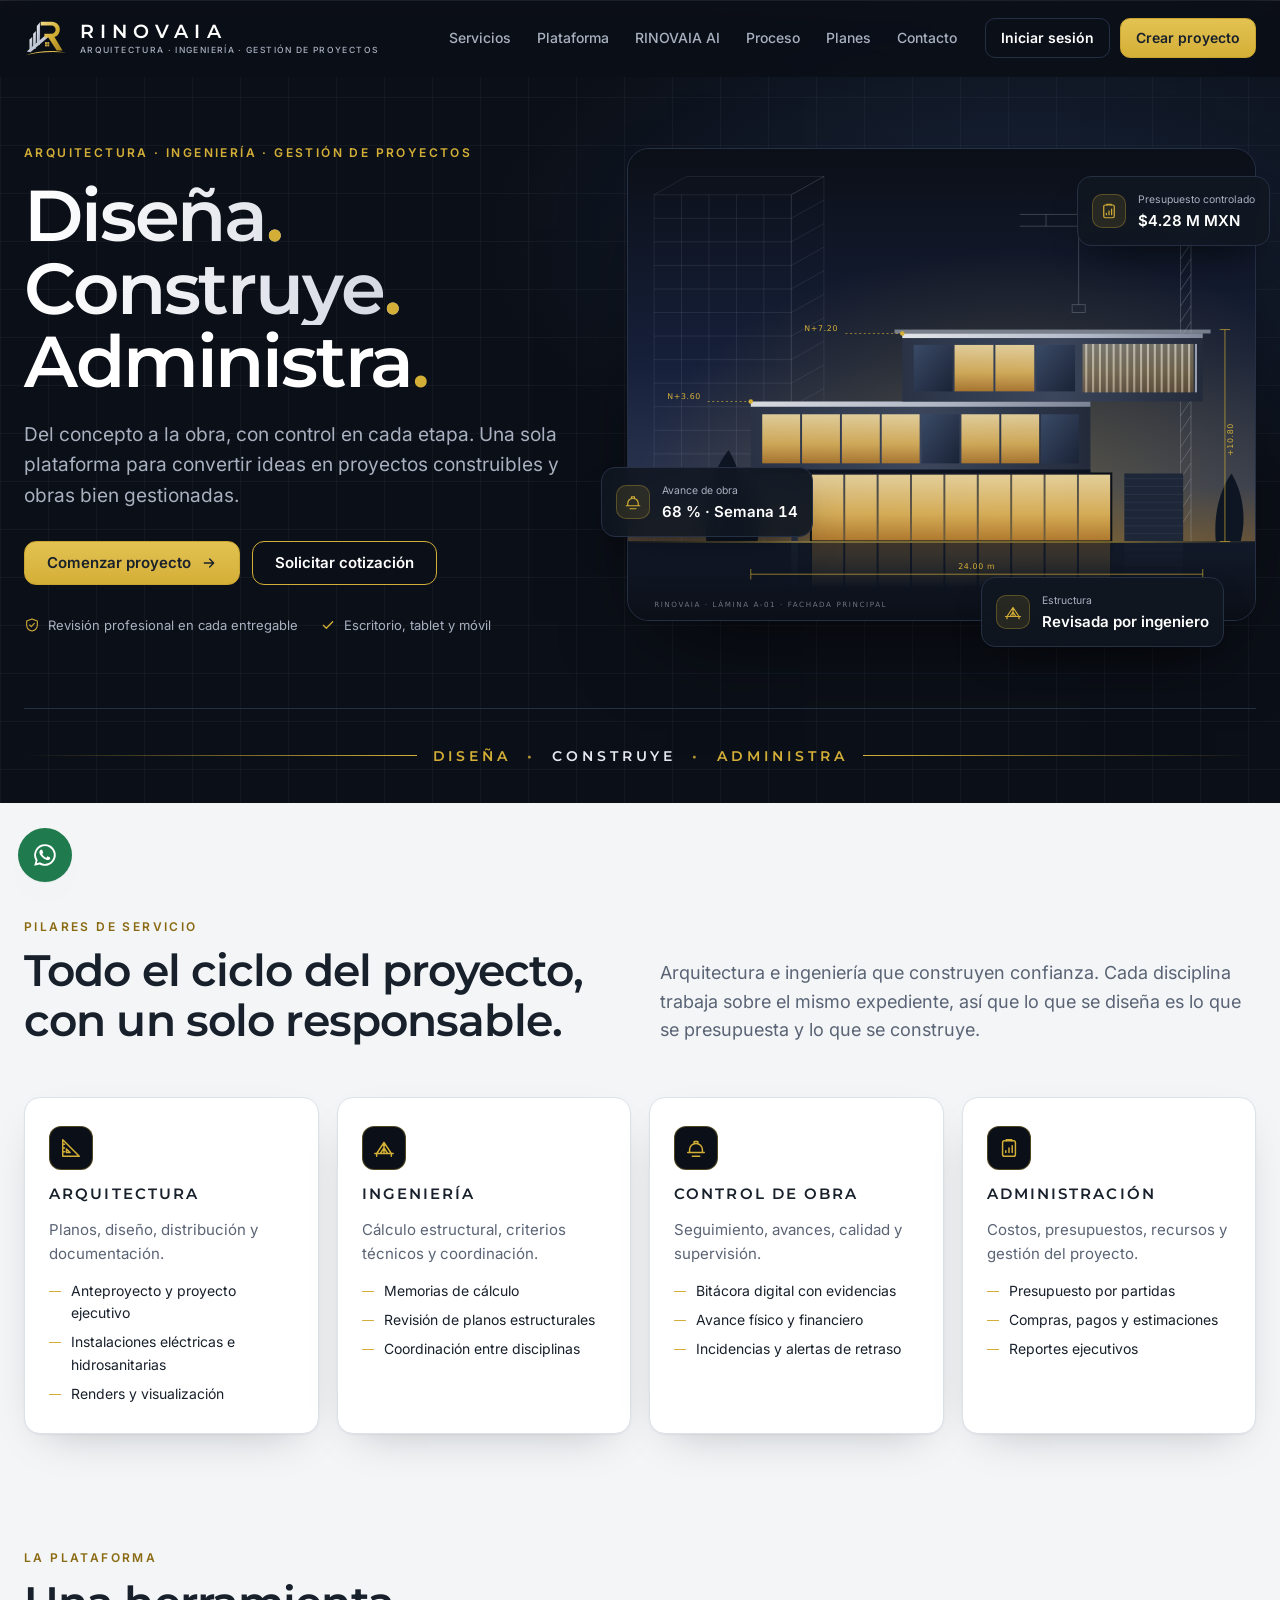
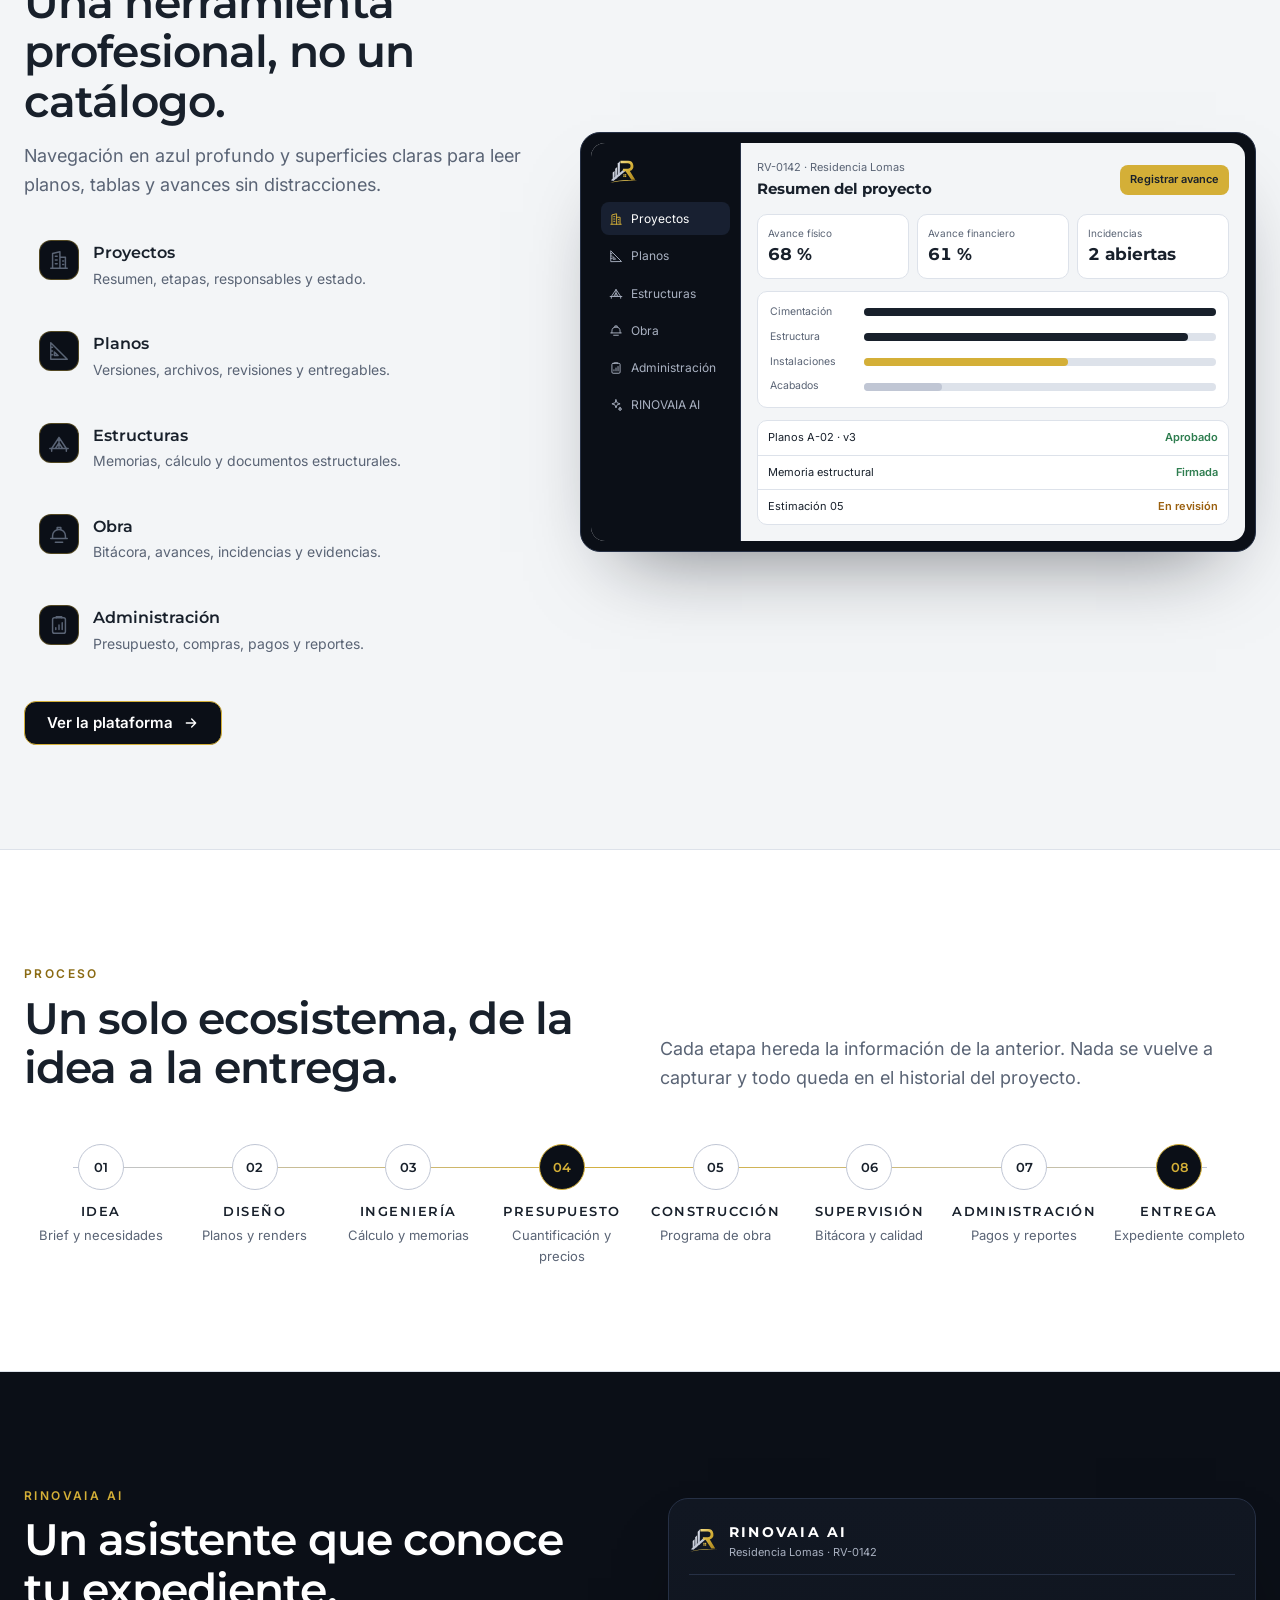
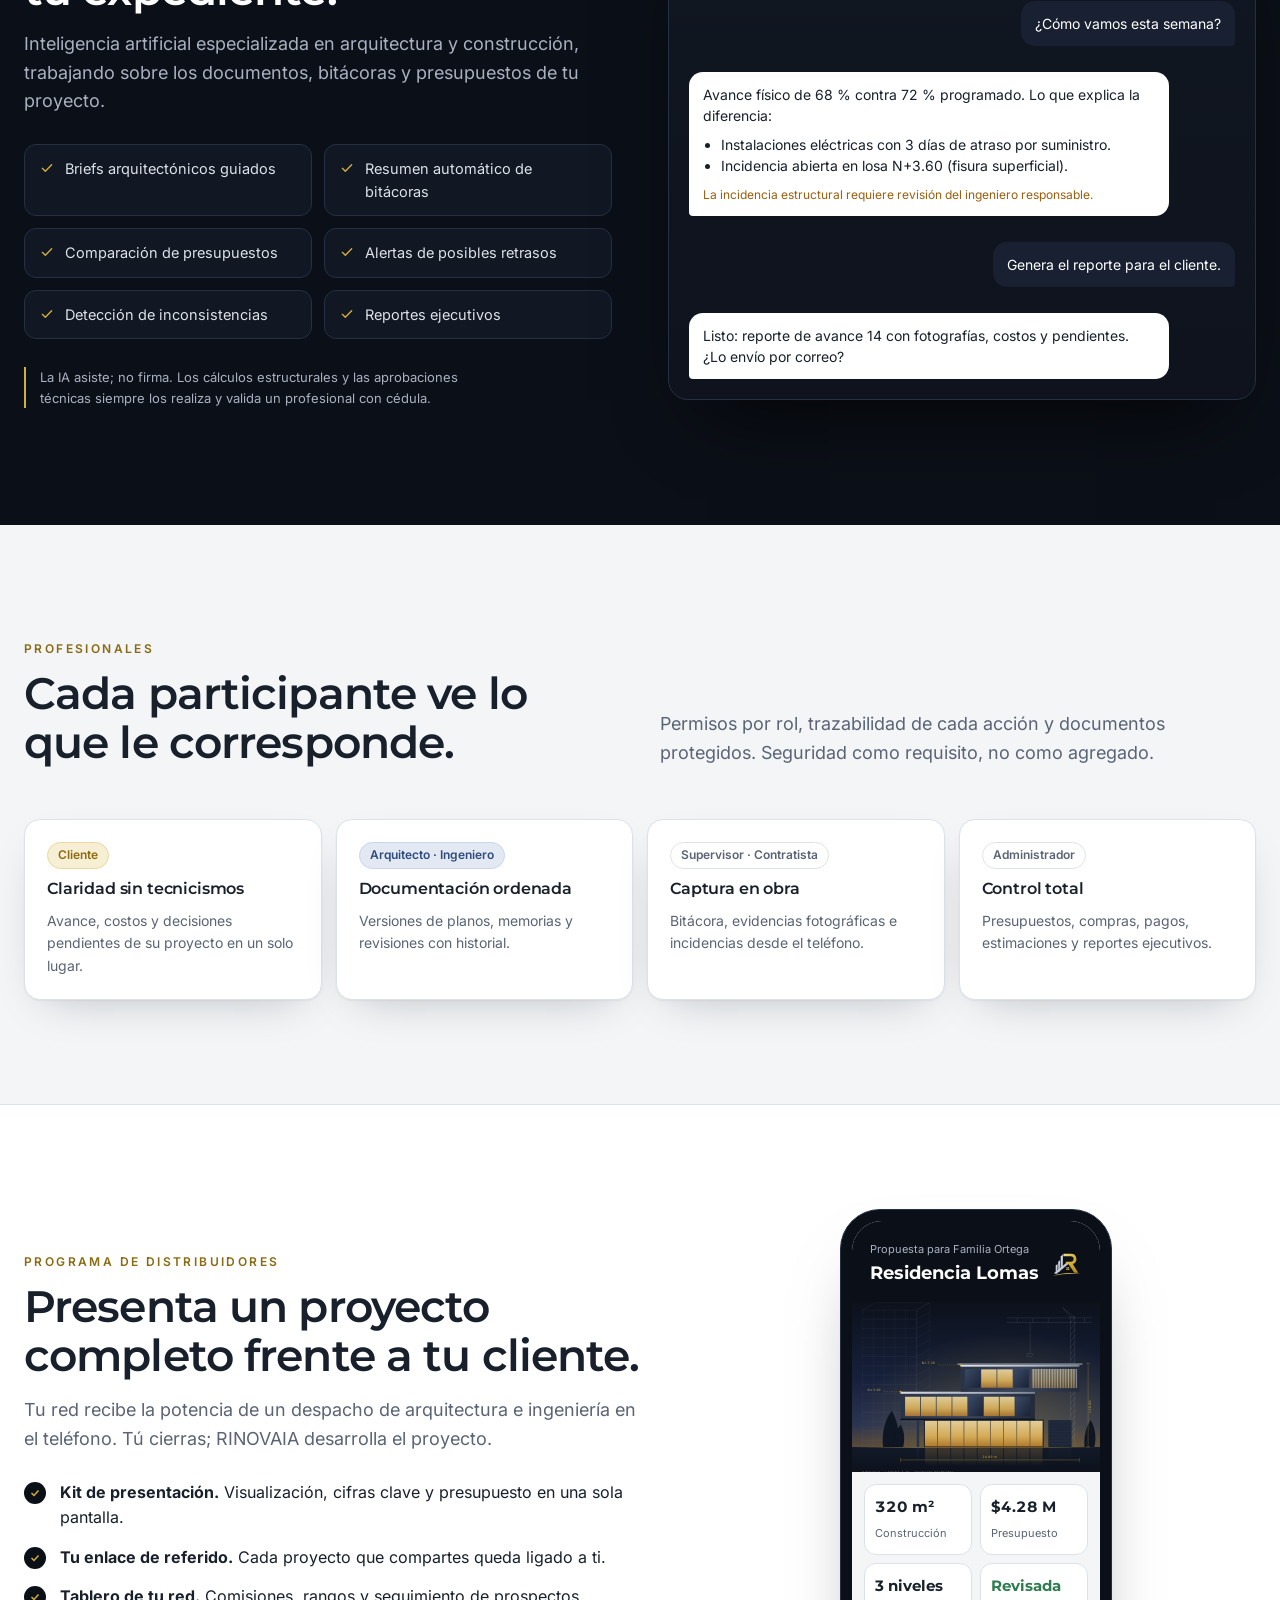
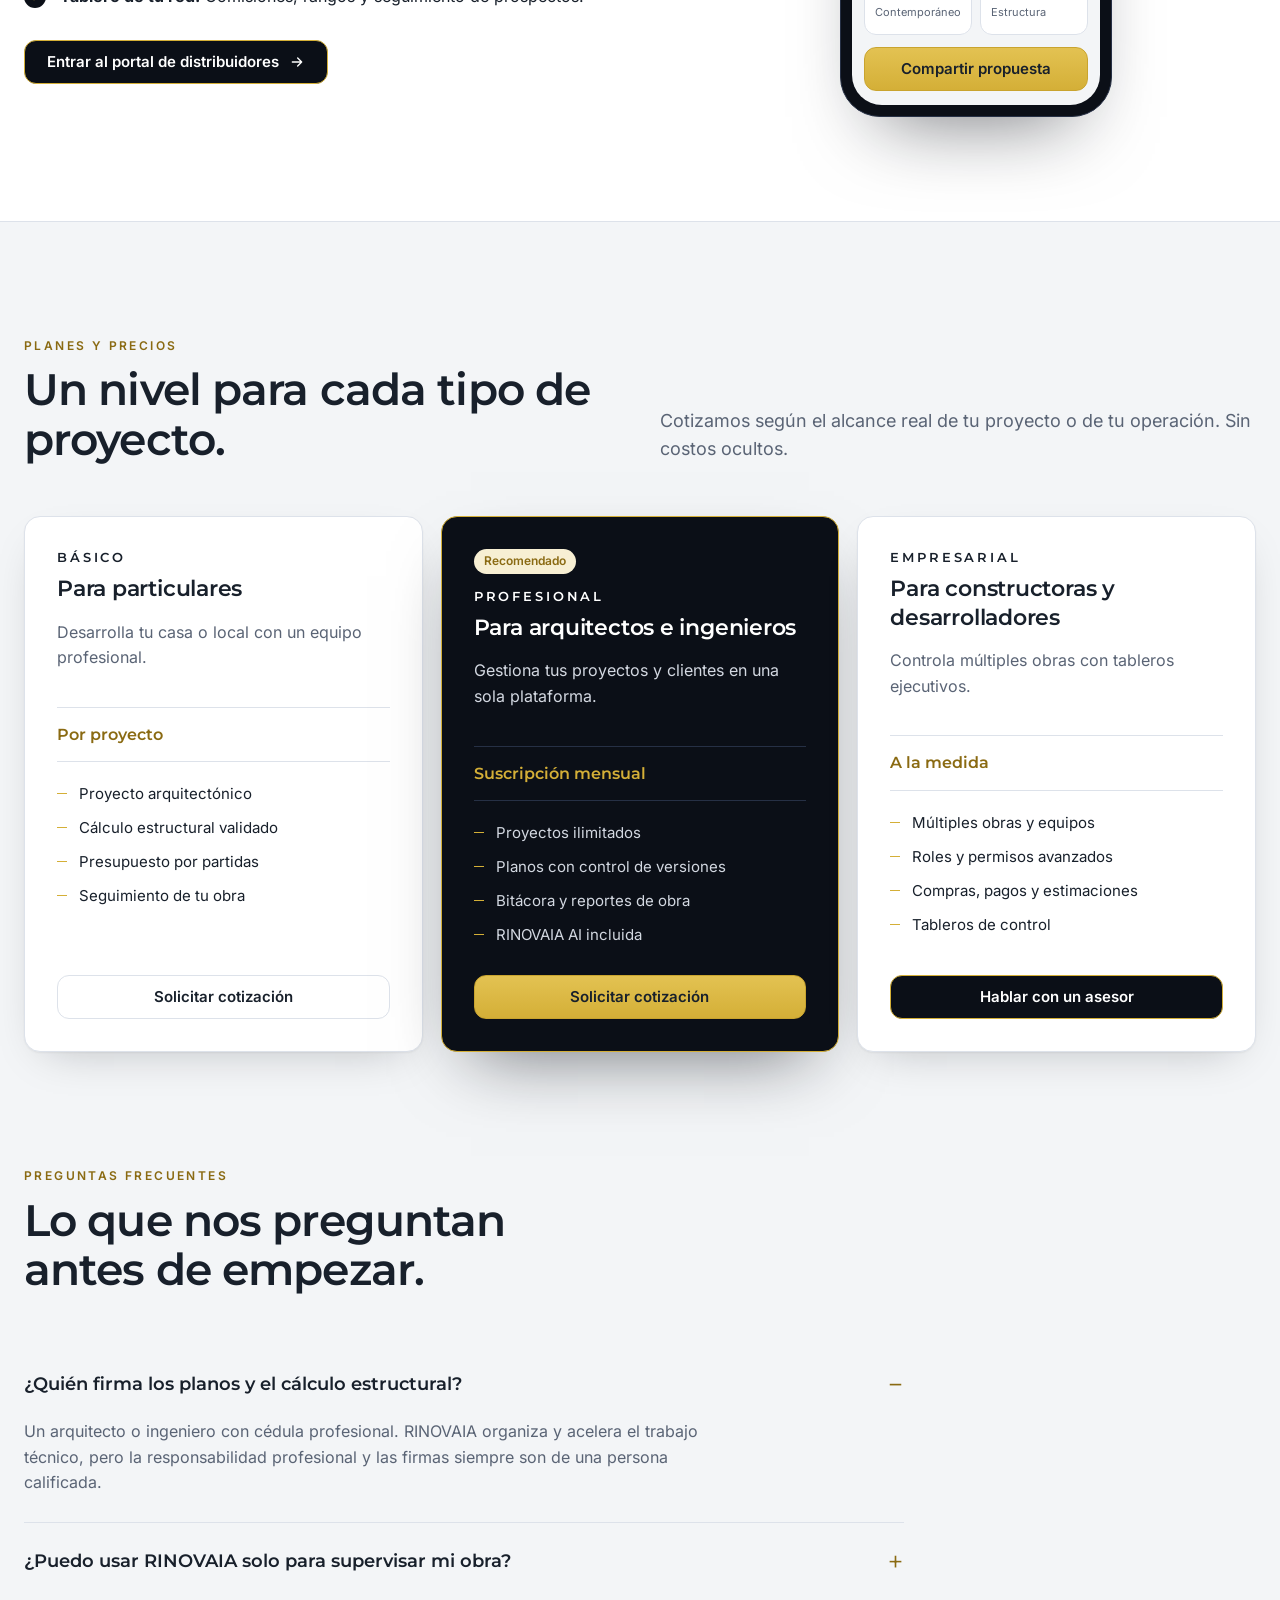
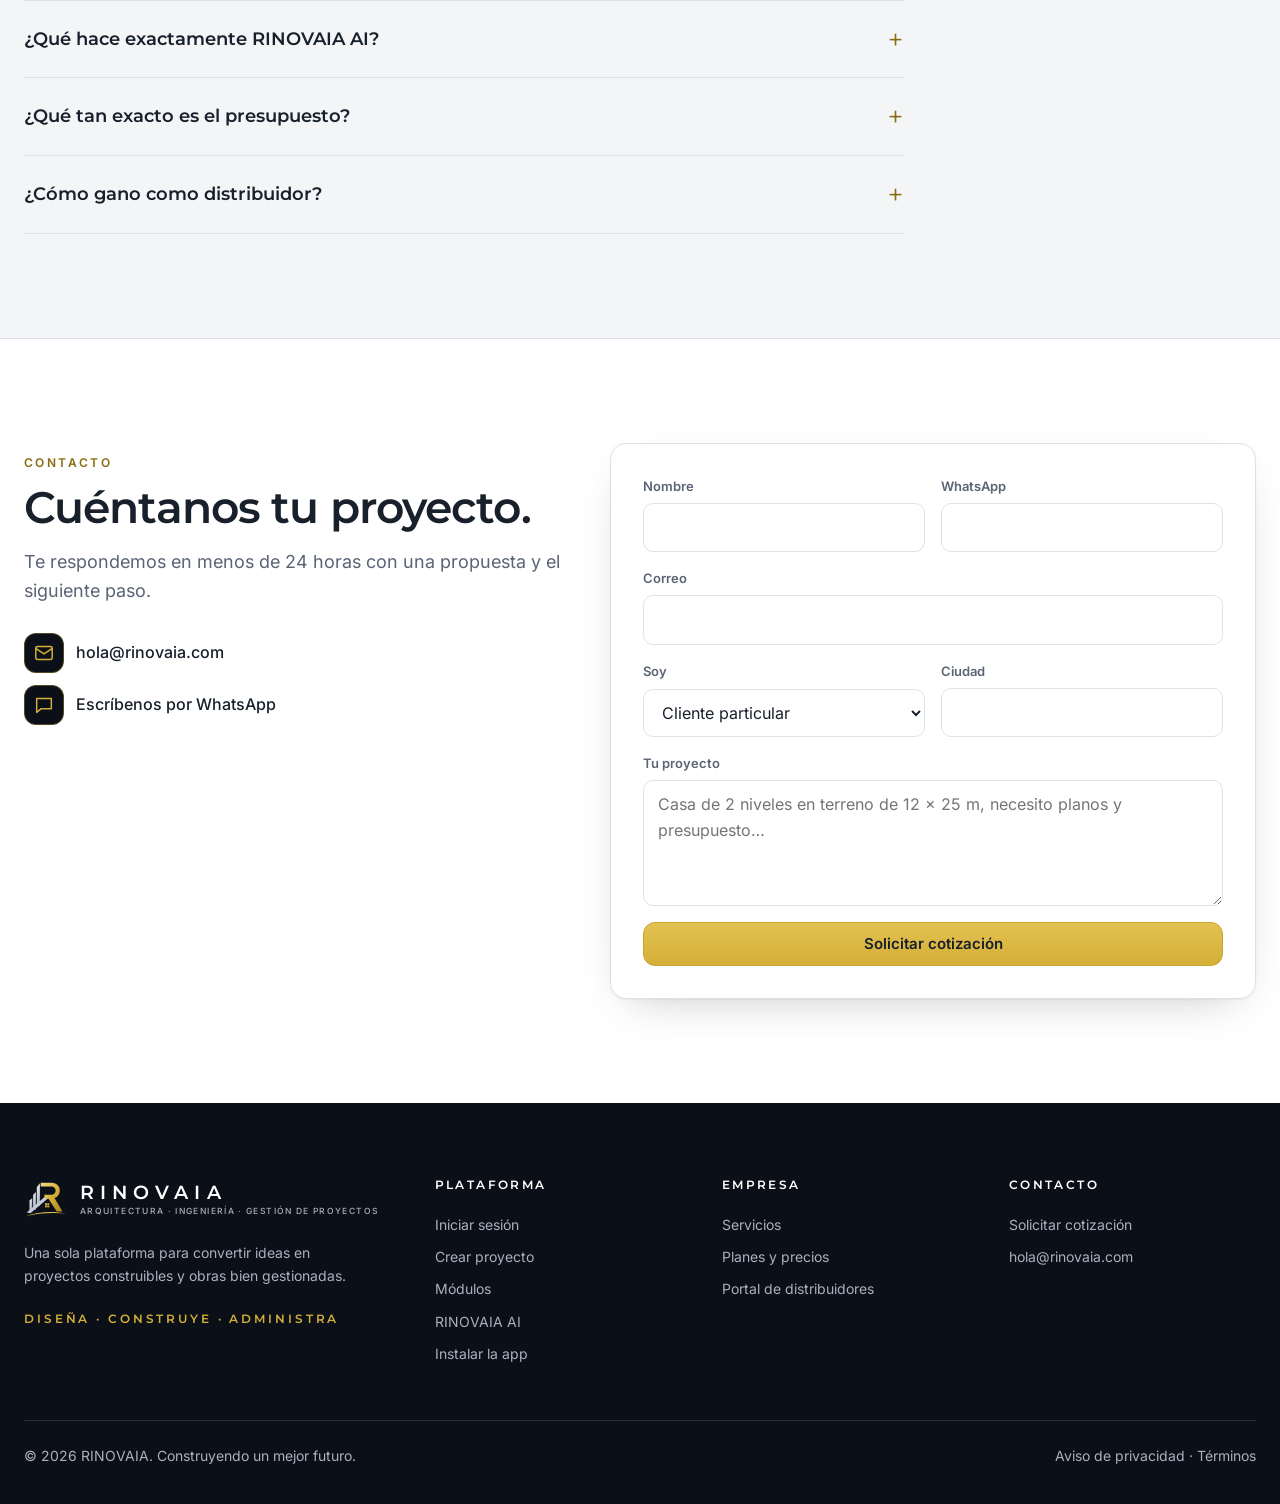
==== sitio/index.html @ db0797f1 "Estudio: encabezado del proyecto fijo y accesos a Mejorar fachada y Render 3D 360° Co-Authored-By: C" ====
<!doctype html>
<html lang="es-MX">
<head>
<meta charset="utf-8">
<meta name="viewport" content="width=device-width,initial-scale=1,viewport-fit=cover">
<title>RINOVAIA · Arquitectura, ingeniería y gestión de proyectos</title>
<meta name="description" content="RINOVAIA: una sola plataforma para diseñar, construir y administrar proyectos. Planos, cálculo estructural, presupuestos, control de obra y administración, del concepto a la obra con control en cada etapa.">
<meta name="theme-color" content="#0B0F17">
<link rel="canonical" href="https://www.rinovaia.com/">
<meta property="og:type" content="website">
<meta property="og:site_name" content="RINOVAIA">
<meta property="og:title" content="RINOVAIA · Diseña. Construye. Administra.">
<meta property="og:description" content="Del concepto a la obra, con control en cada etapa. Arquitectura, ingeniería, control de obra y administración en una sola plataforma.">
<meta property="og:url" content="https://www.rinovaia.com/">
<meta property="og:image" content="https://www.rinovaia.com/assets/img/og-rinova.jpg">
<meta property="og:image:width" content="1200"><meta property="og:image:height" content="630">
<meta name="twitter:card" content="summary_large_image">
<meta name="twitter:image" content="https://www.rinovaia.com/assets/img/og-rinova.jpg">
<link rel="icon" href="assets/img/logo-mark.svg" type="image/svg+xml">
<!-- App instalable (PC, Mac, Android, iPhone, iPad) -->
<link rel="manifest" href="manifest.webmanifest">
<link rel="icon" href="favicon.ico" sizes="16x16 32x32 48x48">
<link rel="apple-touch-icon" href="assets/img/app/apple-180.png">
<link rel="apple-touch-icon" sizes="167x167" href="assets/img/app/apple-167.png">
<link rel="apple-touch-icon" sizes="152x152" href="assets/img/app/apple-152.png">
<meta name="application-name" content="RINOVAIA">
<meta name="apple-mobile-web-app-title" content="RINOVAIA">
<meta name="mobile-web-app-capable" content="yes">
<meta name="apple-mobile-web-app-capable" content="yes">
<meta name="apple-mobile-web-app-status-bar-style" content="black">
<link rel="apple-touch-startup-image" media="(device-width: 440px) and (device-height: 956px) and (-webkit-device-pixel-ratio: 3) and (orientation: portrait)" href="assets/img/app/splash-1320x2868.png">
<link rel="apple-touch-startup-image" media="(device-width: 402px) and (device-height: 874px) and (-webkit-device-pixel-ratio: 3) and (orientation: portrait)" href="assets/img/app/splash-1206x2622.png">
<link rel="apple-touch-startup-image" media="(device-width: 430px) and (device-height: 932px) and (-webkit-device-pixel-ratio: 3) and (orientation: portrait)" href="assets/img/app/splash-1290x2796.png">
<link rel="apple-touch-startup-image" media="(device-width: 393px) and (device-height: 852px) and (-webkit-device-pixel-ratio: 3) and (orientation: portrait)" href="assets/img/app/splash-1179x2556.png">
<link rel="apple-touch-startup-image" media="(device-width: 428px) and (device-height: 926px) and (-webkit-device-pixel-ratio: 3) and (orientation: portrait)" href="assets/img/app/splash-1284x2778.png">
<link rel="apple-touch-startup-image" media="(device-width: 390px) and (device-height: 844px) and (-webkit-device-pixel-ratio: 3) and (orientation: portrait)" href="assets/img/app/splash-1170x2532.png">
<link rel="apple-touch-startup-image" media="(device-width: 414px) and (device-height: 896px) and (-webkit-device-pixel-ratio: 3) and (orientation: portrait)" href="assets/img/app/splash-1242x2688.png">
<link rel="apple-touch-startup-image" media="(device-width: 375px) and (device-height: 812px) and (-webkit-device-pixel-ratio: 3) and (orientation: portrait)" href="assets/img/app/splash-1125x2436.png">
<link rel="apple-touch-startup-image" media="(device-width: 414px) and (device-height: 896px) and (-webkit-device-pixel-ratio: 2) and (orientation: portrait)" href="assets/img/app/splash-828x1792.png">
<link rel="apple-touch-startup-image" media="(device-width: 414px) and (device-height: 736px) and (-webkit-device-pixel-ratio: 3) and (orientation: portrait)" href="assets/img/app/splash-1242x2208.png">
<link rel="apple-touch-startup-image" media="(device-width: 375px) and (device-height: 667px) and (-webkit-device-pixel-ratio: 2) and (orientation: portrait)" href="assets/img/app/splash-750x1334.png">
<link rel="apple-touch-startup-image" media="(device-width: 1032px) and (device-height: 1376px) and (-webkit-device-pixel-ratio: 2) and (orientation: portrait)" href="assets/img/app/splash-2064x2752.png">
<link rel="apple-touch-startup-image" media="(device-width: 1024px) and (device-height: 1366px) and (-webkit-device-pixel-ratio: 2) and (orientation: portrait)" href="assets/img/app/splash-2048x2732.png">
<link rel="apple-touch-startup-image" media="(device-width: 834px) and (device-height: 1210px) and (-webkit-device-pixel-ratio: 2) and (orientation: portrait)" href="assets/img/app/splash-1668x2420.png">
<link rel="apple-touch-startup-image" media="(device-width: 834px) and (device-height: 1194px) and (-webkit-device-pixel-ratio: 2) and (orientation: portrait)" href="assets/img/app/splash-1668x2388.png">
<link rel="apple-touch-startup-image" media="(device-width: 820px) and (device-height: 1180px) and (-webkit-device-pixel-ratio: 2) and (orientation: portrait)" href="assets/img/app/splash-1640x2360.png">
<link rel="apple-touch-startup-image" media="(device-width: 810px) and (device-height: 1080px) and (-webkit-device-pixel-ratio: 2) and (orientation: portrait)" href="assets/img/app/splash-1620x2160.png">
<link rel="apple-touch-startup-image" media="(device-width: 744px) and (device-height: 1133px) and (-webkit-device-pixel-ratio: 2) and (orientation: portrait)" href="assets/img/app/splash-1488x2266.png">
<link rel="apple-touch-startup-image" media="(device-width: 768px) and (device-height: 1024px) and (-webkit-device-pixel-ratio: 2) and (orientation: portrait)" href="assets/img/app/splash-1536x2048.png">
<!-- /App instalable -->
<link rel="preload" href="assets/fonts/montserrat.woff2" as="font" type="font/woff2" crossorigin>
<link rel="preload" href="assets/fonts/inter.woff2" as="font" type="font/woff2" crossorigin>
<link rel="stylesheet" href="assets/css/rinova.css?v=20261124">
<script type="application/ld+json">
{"@context":"https://schema.org","@type":"Organization","name":"RINOVAIA","url":"https://www.rinovaia.com/","logo":"https://www.rinovaia.com/assets/img/icon-512.png","slogan":"Diseña. Construye. Administra.","description":"Plataforma integral de arquitectura, ingeniería, control de obra y administración de proyectos de construcción."}
</script>
<style>
/* ---------- Navegación (azul profundo) ---------- */
.nav{position:sticky;top:0;z-index:50;background:rgba(11,15,23,.86);backdrop-filter:saturate(1.4) blur(14px);-webkit-backdrop-filter:saturate(1.4) blur(14px);border-bottom:1px solid transparent;transition:border-color .3s,background .3s;color:#fff}
.nav.scrolled{border-bottom-color:var(--navy-line);background:rgba(11,15,23,.94)}
.nav-in{display:flex;align-items:center;gap:28px;height:76px}
.links{display:flex;gap:26px;margin-left:auto;font-size:14px;font-weight:500}
.links a{text-decoration:none;color:var(--navy-text);transition:color .2s;padding:6px 0;position:relative}
.links a:hover{color:#fff}
.links a::after{content:"";position:absolute;left:0;right:0;bottom:-2px;height:1px;background:var(--gold);transform:scaleX(0);transition:transform .3s var(--ease)}
.links a:hover::after{transform:none}
.nav-cta{display:flex;gap:10px;align-items:center}
.nav .btn-ghost{color:#fff;border-color:var(--navy-line)}
.nav .btn-ghost:hover{border-color:var(--silver)}
.menu-btn{display:none;margin-left:auto;background:none;border:1px solid var(--navy-line);border-radius:12px;width:44px;height:44px;cursor:pointer}
.menu-btn span{display:block;width:18px;height:1.5px;background:#fff;margin:4px auto}
@media(max-width:1100px){.links,.nav-cta .btn-ghost{display:none}.menu-btn{display:block}.nav-cta{margin-left:0}}
@media(max-width:600px){.nav-cta{display:none}.nav-in{height:68px}}
.mobile-menu{display:none;border-top:1px solid var(--navy-line);padding:12px 0 20px}
.mobile-menu.open{display:grid;gap:4px}
.mobile-menu a{padding:12px 4px;text-decoration:none;font-size:16px;border-bottom:1px solid var(--navy-line);color:#E6E9EF}
.mobile-menu .btn{margin-top:12px;border-bottom:0}

/* ---------- Hero ---------- */
.on-navy{background:var(--navy);color:#fff}
.on-navy .lead{color:var(--navy-text)}
.hero{position:relative;overflow:hidden;padding:56px 0 0;margin-top:-76px;padding-top:132px}
.hero::before{content:"";position:absolute;inset:0;background:
  radial-gradient(60% 50% at 80% 30%,rgba(47,75,124,.35),transparent 70%),
  linear-gradient(rgba(192,198,212,.05) 1px,transparent 1px) 0 0/48px 48px,
  linear-gradient(90deg,rgba(192,198,212,.05) 1px,transparent 1px) 0 0/48px 48px;pointer-events:none}
.hero-grid{position:relative;display:grid;grid-template-columns:1fr 1.15fr;gap:56px;align-items:center}
.hero h1{font-size:clamp(40px,5.6vw,76px);line-height:1.02;margin:18px 0 22px;letter-spacing:-.03em}
.hero h1 .d{color:var(--gold)}
.hero h1 .s{display:block;background:linear-gradient(90deg,#fff,var(--silver));-webkit-background-clip:text;background-clip:text;color:transparent}
.hero .lead{margin:0 0 30px;font-size:clamp(16px,1.5vw,19px)}
.hero-actions{display:flex;flex-wrap:wrap;gap:12px}
.hero-note{margin-top:30px;display:flex;gap:22px;flex-wrap:wrap;font-size:13px;color:var(--navy-text)}
.hero-note span{display:inline-flex;gap:8px;align-items:center}
.hero-note svg{width:16px;height:16px;color:var(--gold)}
.visual{position:relative;border-radius:22px;overflow:visible}
.visual .frame{border-radius:22px;overflow:hidden;border:1px solid var(--navy-line);box-shadow:0 40px 90px -40px rgba(0,0,0,.8)}
.visual .frame img{width:100%;height:auto}
.float{position:absolute;padding:12px 14px;border-radius:14px;background:rgba(17,23,34,.88);backdrop-filter:blur(10px);-webkit-backdrop-filter:blur(10px);border:1px solid var(--navy-line);
  box-shadow:0 18px 40px -20px rgba(0,0,0,.8);font-size:12.5px;display:flex;gap:12px;align-items:center;color:var(--navy-text);animation:bob 7s ease-in-out infinite}
.float b{display:block;font-size:15px;color:#fff;font-weight:600}
.float .ic{width:34px;height:34px;border-radius:10px;display:grid;place-items:center;background:rgba(212,175,55,.12);color:var(--gold);flex:none;border:1px solid rgba(212,175,55,.3)}
.float .ic svg{width:18px;height:18px}
.float .bar{width:120px;height:6px;border-radius:9px;background:var(--navy-line);overflow:hidden;margin-top:6px}
.float .bar i{display:block;height:100%;width:68%;background:linear-gradient(90deg,var(--gold),var(--gold-2))}
.f1{left:-26px;bottom:84px}.f2{right:-14px;top:28px;animation-delay:-2.4s}.f3{right:32px;bottom:-26px;animation-delay:-4.6s}
@keyframes bob{50%{transform:translateY(-7px)}}
@media(max-width:1020px){.hero-grid{grid-template-columns:1fr;gap:40px}.f1{left:10px;bottom:60px}.f2{right:10px;top:12px}.f3{right:10px;bottom:-20px}}
@media(max-width:560px){.float{font-size:11.5px;padding:9px 11px}.float .ic{display:none}.float b{font-size:13px}.f1{bottom:44px}.f3{display:none}.float .bar{width:84px}}
.tagline{position:relative;margin-top:72px;padding:26px 0;border-top:1px solid var(--navy-line)}
.tagline .rule-gold{color:#E6E9EF;font-size:clamp(11px,1.4vw,14px)}
@media(max-width:560px){.tagline .rule-gold{letter-spacing:.16em;gap:10px}}

/* ---------- Secciones ---------- */
section{padding:104px 0}
.sec-head{display:grid;grid-template-columns:1fr 1fr;gap:40px;align-items:end;margin-bottom:52px}
.sec-head h2{margin-top:12px}
.sec-head .lead{margin:0}
@media(max-width:860px){section{padding:72px 0}.sec-head{grid-template-columns:1fr;gap:16px;margin-bottom:34px}}

/* Pilares */
.pillars{display:grid;grid-template-columns:repeat(4,1fr);gap:18px}
.pillar{padding:28px 24px;display:grid;gap:14px;align-content:start;transition:transform .4s var(--ease),border-color .3s}
.pillar:hover{transform:translateY(-4px);border-color:var(--silver)}
.pillar h3{font-size:15px;letter-spacing:.14em;text-transform:uppercase}
.pillar p{margin:0;color:var(--muted);font-size:15px}
.pillar ul{margin:0;padding:0;list-style:none;display:grid;gap:7px;font-size:14px;color:var(--graphite)}
.pillar li{display:flex;gap:10px;align-items:baseline}
.pillar li::before{content:"";width:12px;height:1px;background:var(--gold);flex:none;transform:translateY(-4px)}
@media(max-width:1020px){.pillars{grid-template-columns:1fr 1fr}}
@media(max-width:560px){.pillars{grid-template-columns:1fr}}

/* Plataforma: vista previa del tablero */
.platform{display:grid;grid-template-columns:1fr 1.35fr;gap:56px;align-items:center}
.mods{display:grid;gap:10px;margin:26px 0 30px}
.modrow{display:flex;gap:14px;align-items:flex-start;padding:14px;border-radius:14px;border:1px solid transparent;transition:background .25s,border-color .25s}
.modrow:hover{background:#fff;border-color:var(--line)}
.modrow .ico{width:40px;height:40px}
.modrow b{display:block;font-family:var(--display);font-weight:600;font-size:16px}
.modrow span{font-size:14px;color:var(--muted)}
.dash{border-radius:20px;background:var(--navy);padding:10px;box-shadow:0 40px 80px -40px rgba(11,15,23,.55);border:1px solid var(--navy-line)}
.dash-in{display:grid;grid-template-columns:150px 1fr;border-radius:14px;overflow:hidden;background:var(--mist);min-height:360px}
.dash-side{background:var(--navy);padding:16px 10px;display:grid;gap:4px;align-content:start;border-right:1px solid var(--navy-line)}
.dash-side img{width:30px;margin:0 0 14px 8px}
.dash-side span{display:flex;gap:8px;align-items:center;font-size:12px;color:var(--navy-text);padding:7px 8px;border-radius:8px}
.dash-side span.on{background:var(--navy-3);color:#fff}
.dash-side span.on svg{color:var(--gold)}
.dash-side svg{width:14px;height:14px}
.dash-main{padding:16px;display:grid;gap:12px;align-content:start}
.dash-top{display:flex;justify-content:space-between;align-items:center;gap:10px}
.dash-top b{font-family:var(--display);font-size:15px}
.dash-top small{display:block;font-size:11px;color:var(--muted)}
.dash-top .pill{font-size:11px;font-weight:600;background:var(--gold);color:var(--graphite);padding:6px 10px;border-radius:8px}
.dash-kpis{display:grid;grid-template-columns:repeat(3,1fr);gap:8px}
.dash-kpis div{background:#fff;border:1px solid var(--line);border-radius:10px;padding:10px}
.dash-kpis small{font-size:10px;color:var(--muted);display:block}
.dash-kpis b{font-family:var(--display);font-size:17px}
.dash-gantt{background:#fff;border:1px solid var(--line);border-radius:10px;padding:12px;display:grid;gap:8px}
.dash-gantt div{display:grid;grid-template-columns:86px 1fr;gap:8px;align-items:center;font-size:10.5px;color:var(--muted)}
.dash-gantt i{display:block;height:8px;border-radius:9px;background:var(--line)}
.dash-gantt i b{display:block;height:100%;border-radius:9px}
.dash-rows{background:#fff;border:1px solid var(--line);border-radius:10px;font-size:11px}
.dash-rows div{display:flex;justify-content:space-between;gap:8px;padding:8px 10px;border-bottom:1px solid var(--line)}
.dash-rows div:last-child{border-bottom:0}
.dash-rows em{font-style:normal;font-weight:600}
@media(max-width:1020px){.platform{grid-template-columns:1fr}}
@media(max-width:560px){.dash-in{grid-template-columns:1fr}.dash-side{display:none}.dash-kpis{grid-template-columns:1fr 1fr}.dash-kpis div:last-child{display:none}}

/* Proceso */
.flow{display:grid;grid-template-columns:repeat(8,1fr);gap:0;position:relative;counter-reset:f}
.flow::before{content:"";position:absolute;left:4%;right:4%;top:23px;height:1px;background:linear-gradient(90deg,var(--silver),var(--gold),var(--silver))}
.flow li{list-style:none;position:relative;text-align:center;padding:0 6px;counter-increment:f}
.flow .n{width:46px;height:46px;margin:0 auto 14px;border-radius:50%;display:grid;place-items:center;background:#fff;border:1px solid var(--silver);font:600 13px var(--display);color:var(--graphite);position:relative}
.flow li:nth-child(4) .n,.flow li:nth-child(8) .n{background:var(--navy);color:var(--gold);border-color:var(--gold)}
.flow b{display:block;font:600 12.5px var(--display);letter-spacing:.12em;text-transform:uppercase}
.flow span{display:block;font-size:13px;color:var(--muted);margin-top:6px}
.flow-wrap{padding:0;margin:0}
@media(max-width:1020px){.flow{grid-template-columns:repeat(4,1fr);row-gap:34px}.flow::before{display:none}}
@media(max-width:520px){.flow{grid-template-columns:1fr 1fr}}

/* RINOVAIA AI */
.ai{display:grid;grid-template-columns:1fr 1fr;gap:56px;align-items:center}
.ai-list{display:grid;grid-template-columns:1fr 1fr;gap:12px;margin:28px 0}
.ai-list div{display:flex;gap:10px;align-items:flex-start;font-size:14.5px;color:#DDE1E8;padding:12px 14px;border:1px solid var(--navy-line);border-radius:12px;background:rgba(24,32,49,.5)}
.ai-list svg{width:16px;height:16px;color:var(--gold);flex:none;margin-top:3px}
.ai-chat{border:1px solid var(--navy-line);border-radius:20px;background:linear-gradient(180deg,#111722,#0E131D);padding:20px;display:grid;gap:12px;box-shadow:0 40px 80px -40px rgba(0,0,0,.9)}
.ai-chat .hd{display:flex;align-items:center;gap:10px;padding-bottom:12px;border-bottom:1px solid var(--navy-line)}
.ai-chat .hd img{width:30px}
.ai-chat .hd b{font-family:var(--display);font-size:14px;letter-spacing:.16em}
.ai-chat .hd small{display:block;color:var(--navy-text);font-size:11px;letter-spacing:0}
.msg{max-width:88%;padding:12px 14px;border-radius:14px;font-size:14px;line-height:1.5}
.msg.u{justify-self:end;background:var(--navy-3);color:#fff;border-bottom-right-radius:4px}
.msg.a{background:#fff;color:var(--graphite);border-bottom-left-radius:4px}
.msg.a ul{margin:8px 0 0;padding-left:18px}
.msg.a .warn{display:block;margin-top:10px;font-size:12px;color:var(--warn)}
.ai-note{font-size:13px;color:var(--navy-text);border-left:2px solid var(--gold);padding-left:14px;max-width:56ch}
@media(max-width:1020px){.ai{grid-template-columns:1fr}}
@media(max-width:560px){.ai-list{grid-template-columns:1fr}}

/* Roles */
.roles{display:grid;grid-template-columns:repeat(4,1fr);gap:14px}
.role{padding:22px;display:grid;gap:10px;align-content:start}
.role h3{font-size:16px}
.role p{margin:0;font-size:14px;color:var(--muted)}
@media(max-width:1020px){.roles{grid-template-columns:1fr 1fr}}
@media(max-width:520px){.roles{grid-template-columns:1fr}}

/* Distribuidores */
.nwm{display:grid;grid-template-columns:1.1fr 1fr;gap:56px;align-items:center}
.checks{list-style:none;padding:0;margin:26px 0 30px;display:grid;gap:14px}
.checks li{display:flex;gap:14px}
.checks li::before{content:"";flex:none;width:22px;height:22px;border-radius:50%;margin-top:2px;background:var(--navy) url("data:image/svg+xml,%3Csvg xmlns='http://www.w3.org/2000/svg' viewBox='0 0 24 24' fill='none' stroke='%23D4AF37' stroke-width='3'%3E%3Cpath d='M5 12l5 5 9-10'/%3E%3C/svg%3E") center/12px no-repeat}
.phone{max-width:340px;margin-inline:auto;border-radius:40px;background:var(--navy);padding:11px;box-shadow:0 40px 80px -40px rgba(11,15,23,.6);border:1px solid var(--navy-line)}
.phone-in{border-radius:30px;background:var(--mist);overflow:hidden}
.phone-top{padding:20px 18px 14px;background:var(--navy);color:#fff;display:flex;justify-content:space-between;align-items:center}
.phone-top small{color:var(--navy-text);font-size:11px;display:block}
.phone-top b{display:block;font-family:var(--display);font-size:18px}
.phone-top img{width:30px}
.phone .pic img{width:100%;height:170px;object-fit:cover;object-position:60% 60%}
.phone-kpis{display:grid;grid-template-columns:1fr 1fr;gap:8px;padding:12px}
.phone-kpis div{background:#fff;border:1px solid var(--line);border-radius:12px;padding:10px}
.phone-kpis b{display:block;font-size:15px;font-family:var(--display)}
.phone-kpis span{font-size:11px;color:var(--muted)}
.phone .btn{margin:0 12px 14px;width:calc(100% - 24px)}
@media(max-width:900px){.nwm{grid-template-columns:1fr}}

/* Planes */
.plans{display:grid;grid-template-columns:repeat(3,1fr);gap:18px;align-items:stretch}
.plan{padding:32px;display:flex;flex-direction:column}
.plan.feat{background:var(--navy);color:#fff;border-color:var(--gold);box-shadow:0 30px 70px -30px rgba(11,15,23,.6)}
.plan.feat .muted,.plan.feat li{color:#D3D8E1}
.plan .tier{font:600 13px var(--display);letter-spacing:.22em;text-transform:uppercase}
.plan h3{font-size:22px;margin-top:10px}
.plan .price{font-family:var(--display);font-size:16px;font-weight:600;margin:20px 0 0;padding:14px 0;border-block:1px solid var(--line);color:var(--gold-ink)}
.plan.feat .price{border-color:var(--navy-line);color:var(--gold)}
.plan ul{list-style:none;padding:0;margin:20px 0 28px;display:grid;gap:10px;font-size:15px;color:var(--graphite)}
.plan li{padding-left:22px;position:relative}
.plan li::before{content:"";position:absolute;left:0;top:11px;width:10px;height:1px;background:var(--gold)}
.plan .btn{margin-top:auto}
.muted{color:var(--muted)}
@media(max-width:900px){.plans{grid-template-columns:1fr}}

/* FAQ */
.faq{max-width:880px}
.faq details{border-bottom:1px solid var(--line);padding:4px 0}
.faq summary{cursor:pointer;list-style:none;display:flex;justify-content:space-between;gap:20px;padding:20px 0;font-family:var(--display);font-weight:600;font-size:18px}
.faq summary::-webkit-details-marker{display:none}
.faq summary span{flex:1;min-width:0}
.faq summary::after{flex:none;content:"+";font-family:var(--sans);font-weight:300;font-size:26px;line-height:1;color:var(--gold-ink);transition:transform .3s}
.faq details[open] summary::after{content:"−"}
.faq p{margin:0 0 22px;color:var(--muted);max-width:72ch}

/* Contacto */
.contact{display:grid;grid-template-columns:1fr 1.2fr;gap:48px}
.contact form{padding:32px;display:grid;gap:16px;grid-template-columns:1fr 1fr;position:relative}
.contact form .full{grid-column:1/-1}
.form-ok{display:none;grid-column:1/-1;padding:16px;border-radius:12px;background:#ECF6F0;color:var(--ok);font-weight:600;margin:0}
.contact-alt{display:grid;gap:12px;margin-top:28px}
.contact-alt a{display:flex;gap:12px;align-items:center;text-decoration:none;font-weight:500}
.contact-alt .ico{width:40px;height:40px}
@media(max-width:860px){.contact{grid-template-columns:1fr}.contact form{grid-template-columns:1fr;padding:22px}}

/* Pie */
footer{background:var(--navy);color:var(--navy-text);padding:72px 0 36px;font-size:14px}
.foot{display:grid;grid-template-columns:1.5fr repeat(3,1fr);gap:40px}
footer h4{color:#fff;font-size:12px;letter-spacing:.2em;text-transform:uppercase;margin:0 0 14px}
footer a{color:var(--navy-text);text-decoration:none;display:block;padding:5px 0}
footer a:hover{color:#fff}
footer .motto{font-family:var(--display);color:var(--gold);letter-spacing:.24em;font-size:12px;font-weight:600;margin-top:22px}
.legal{border-top:1px solid var(--navy-line);margin-top:50px;padding-top:24px;display:flex;justify-content:space-between;gap:20px;flex-wrap:wrap}
@media(max-width:860px){.foot{grid-template-columns:1fr 1fr}.foot>div:first-child{grid-column:1/-1}}
.wa{position:fixed;left:18px;bottom:18px;z-index:55;width:54px;height:54px;border-radius:50%;background:#1f7a4d;color:#fff;display:grid;place-items:center;box-shadow:var(--shadow)}
.wa svg{width:26px;height:26px}
</style>
</head>
<body>
<a class="skip" href="#contenido">Saltar al contenido</a>

<svg width="0" height="0" style="position:absolute" aria-hidden="true">
  <symbol id="i-plano" viewBox="0 0 24 24"><g fill="none" stroke="currentColor" stroke-width="1.6" stroke-linecap="round" stroke-linejoin="round"><path d="M3 21V3l18 18z"/><path d="M7 17v-4l4 4zM3 8h2M3 12h2M3 16h2"/></g></symbol>
  <symbol id="i-cercha" viewBox="0 0 24 24"><g fill="none" stroke="currentColor" stroke-width="1.6" stroke-linecap="round" stroke-linejoin="round"><path d="M2 18h20M4 18L12 6l8 12M8 18l4-6 4 6M12 6v12M4 18v3M20 18v3"/></g></symbol>
  <symbol id="i-casco" viewBox="0 0 24 24"><g fill="none" stroke="currentColor" stroke-width="1.6" stroke-linecap="round" stroke-linejoin="round"><path d="M3 17h18M5 17v-3a7 7 0 0 1 14 0v3M10 7.5V5h4v2.5M8 21h8"/></g></symbol>
  <symbol id="i-clip" viewBox="0 0 24 24"><g fill="none" stroke="currentColor" stroke-width="1.6" stroke-linecap="round" stroke-linejoin="round"><rect x="5" y="4" width="14" height="17" rx="2"/><path d="M9 4V3h6v1M8.5 15v2M12 12v5M15.5 9.5V17"/></g></symbol>
  <symbol id="i-edif" viewBox="0 0 24 24"><g fill="none" stroke="currentColor" stroke-width="1.6" stroke-linecap="round" stroke-linejoin="round"><path d="M3 21h18M5 21V5l8-2v18M13 9h6v12M8 8h2M8 12h2M8 16h2M16 13h1M16 17h1"/></g></symbol>
  <symbol id="i-ia" viewBox="0 0 24 24"><g fill="none" stroke="currentColor" stroke-width="1.6" stroke-linecap="round" stroke-linejoin="round"><path d="M12 3l1.8 5.2L19 10l-5.2 1.8L12 17l-1.8-5.2L5 10l5.2-1.8zM19 16l.8 2.2L22 19l-2.2.8L19 22l-.8-2.2L16 19l2.2-.8z"/></g></symbol>
  <symbol id="i-check" viewBox="0 0 24 24"><path d="M5 12.5l4.5 4.5L19 7" fill="none" stroke="currentColor" stroke-width="2" stroke-linecap="round" stroke-linejoin="round"/></symbol>
  <symbol id="i-arrow" viewBox="0 0 24 24"><path d="M5 12h14M13 6l6 6-6 6" fill="none" stroke="currentColor" stroke-width="2" stroke-linecap="round" stroke-linejoin="round"/></symbol>
  <symbol id="i-escudo" viewBox="0 0 24 24"><g fill="none" stroke="currentColor" stroke-width="1.6" stroke-linecap="round" stroke-linejoin="round"><path d="M12 3l8 3v6c0 4.5-3.4 8-8 9-4.6-1-8-4.5-8-9V6z"/><path d="M8.5 12l2.5 2.5 4.5-5"/></g></symbol>
  <symbol id="i-chat" viewBox="0 0 24 24"><g fill="none" stroke="currentColor" stroke-width="1.6" stroke-linecap="round" stroke-linejoin="round"><path d="M4 5h16v11H9l-5 4z"/></g></symbol>
  <symbol id="i-mail" viewBox="0 0 24 24"><g fill="none" stroke="currentColor" stroke-width="1.6" stroke-linecap="round" stroke-linejoin="round"><rect x="3" y="5" width="18" height="14" rx="2"/><path d="M3 7l9 6 9-6"/></g></symbol>
</svg>

<header class="nav" id="nav">
  <div class="wrap nav-in">
    <a class="logo on-dark" href="./" aria-label="RINOVAIA, inicio"><img src="assets/img/isotipo.svg" alt="" width="44" height="38"><span class="wm"><b>RINOVAIA</b><small>Arquitectura · Ingeniería · Gestión de proyectos</small></span></a>
    <nav class="links" aria-label="Principal">
      <a href="#servicios">Servicios</a><a href="#plataforma">Plataforma</a><a href="#ai">RINOVAIA AI</a><a href="#proceso">Proceso</a><a href="#planes">Planes</a><a href="#contacto">Contacto</a>
    </nav>
    <div class="nav-cta">
      <a class="btn btn-ghost btn-sm" href="app.html">Iniciar sesión</a>
      <a class="btn btn-gold btn-sm" href="app.html#nuevo">Crear proyecto</a>
    </div>
    <button class="menu-btn" id="menuBtn" aria-expanded="false" aria-controls="mobileMenu" aria-label="Abrir menú"><span></span><span></span><span></span></button>
  </div>
  <div class="wrap mobile-menu" id="mobileMenu">
    <a href="#servicios">Servicios</a><a href="#plataforma">Plataforma</a><a href="#ai">RINOVAIA AI</a><a href="#proceso">Proceso</a><a href="#planes">Planes y precios</a><a href="distribuidores.html">Portal de distribuidores</a><a href="instalar.html" data-pwa-link>Instalar la app</a><a href="#contacto">Contacto</a>
    <a class="btn btn-gold" href="app.html#nuevo">Crear proyecto</a>
    <a class="btn btn-ink" href="app.html">Iniciar sesión</a>
  </div>
</header>

<main id="contenido">
  <!-- HERO -->
  <section class="hero on-navy" aria-labelledby="h-hero">
    <div class="wrap hero-grid">
      <div class="reveal">
        <p class="eyebrow">Arquitectura · Ingeniería · Gestión de proyectos</p>
        <h1 id="h-hero" class="display"><span class="s">Diseña<span class="d">.</span> Construye<span class="d">.</span></span> Administra<span class="d">.</span></h1>
        <p class="lead">Del concepto a la obra, con control en cada etapa. Una sola plataforma para convertir ideas en proyectos construibles y obras bien gestionadas.</p>
        <div class="hero-actions">
          <a class="btn btn-gold" href="app.html#nuevo">Comenzar proyecto <svg><use href="#i-arrow"/></svg></a>
          <a class="btn btn-ink" href="#contacto">Solicitar cotización</a>
        </div>
        <div class="hero-note">
          <span><svg><use href="#i-escudo"/></svg>Revisión profesional en cada entregable</span>
          <span><svg><use href="#i-check"/></svg>Escritorio, tablet y móvil</span>
        </div>
      </div>
      <div class="visual reveal" style="--d:.15s">
        <div class="frame"><img src="assets/img/hero-residencia.svg" alt="Residencia contemporánea de tres volúmenes al anochecer, con cotas y niveles del proyecto" width="960" height="720"></div>
        <div class="float f1"><span class="ic"><svg><use href="#i-casco"/></svg></span><div><small>Avance de obra</small><b class="num">68 % · Semana 14</b><span class="bar"><i></i></span></div></div>
        <div class="float f2"><span class="ic"><svg><use href="#i-clip"/></svg></span><div><small>Presupuesto controlado</small><b class="num">$4.28 M MXN</b></div></div>
        <div class="float f3"><span class="ic"><svg><use href="#i-cercha"/></svg></span><div><small>Estructura</small><b>Revisada por ingeniero</b></div></div>
      </div>
    </div>
    <div class="wrap tagline"><p class="rule-gold" aria-label="Diseña, construye, administra"><span class="g">Diseña</span><i>•</i><span>Construye</span><i>•</i><span class="g">Administra</span></p></div>
  </section>

  <!-- SERVICIOS / PILARES -->
  <section id="servicios" aria-labelledby="h-serv">
    <div class="wrap">
      <div class="sec-head">
        <div><p class="eyebrow">Pilares de servicio</p><h2 id="h-serv">Todo el ciclo del proyecto, con un solo responsable.</h2></div>
        <p class="lead">Arquitectura e ingeniería que construyen confianza. Cada disciplina trabaja sobre el mismo expediente, así que lo que se diseña es lo que se presupuesta y lo que se construye.</p>
      </div>
      <div class="pillars">
        <article class="card pillar reveal"><span class="ico"><svg><use href="#i-plano"/></svg></span><h3>Arquitectura</h3><p>Planos, diseño, distribución y documentación.</p><ul><li>Anteproyecto y proyecto ejecutivo</li><li>Instalaciones eléctricas e hidrosanitarias</li><li>Renders y visualización</li></ul></article>
        <article class="card pillar reveal" style="--d:.08s"><span class="ico"><svg><use href="#i-cercha"/></svg></span><h3>Ingeniería</h3><p>Cálculo estructural, criterios técnicos y coordinación.</p><ul><li>Memorias de cálculo</li><li>Revisión de planos estructurales</li><li>Coordinación entre disciplinas</li></ul></article>
        <article class="card pillar reveal" style="--d:.16s"><span class="ico"><svg><use href="#i-casco"/></svg></span><h3>Control de obra</h3><p>Seguimiento, avances, calidad y supervisión.</p><ul><li>Bitácora digital con evidencias</li><li>Avance físico y financiero</li><li>Incidencias y alertas de retraso</li></ul></article>
        <article class="card pillar reveal" style="--d:.24s"><span class="ico"><svg><use href="#i-clip"/></svg></span><h3>Administración</h3><p>Costos, presupuestos, recursos y gestión del proyecto.</p><ul><li>Presupuesto por partidas</li><li>Compras, pagos y estimaciones</li><li>Reportes ejecutivos</li></ul></article>
      </div>
    </div>
  </section>

  <!-- PLATAFORMA -->
  <section id="plataforma" aria-labelledby="h-plat" style="padding-top:0">
    <div class="wrap platform">
      <div class="reveal">
        <p class="eyebrow">La plataforma</p>
        <h2 id="h-plat">Una herramienta profesional, no un catálogo.</h2>
        <p class="lead" style="margin-top:16px">Navegación en azul profundo y superficies claras para leer planos, tablas y avances sin distracciones.</p>
        <div class="mods">
          <div class="modrow"><span class="ico"><svg><use href="#i-edif"/></svg></span><div><b>Proyectos</b><span>Resumen, etapas, responsables y estado.</span></div></div>
          <div class="modrow"><span class="ico"><svg><use href="#i-plano"/></svg></span><div><b>Planos</b><span>Versiones, archivos, revisiones y entregables.</span></div></div>
          <div class="modrow"><span class="ico"><svg><use href="#i-cercha"/></svg></span><div><b>Estructuras</b><span>Memorias, cálculo y documentos estructurales.</span></div></div>
          <div class="modrow"><span class="ico"><svg><use href="#i-casco"/></svg></span><div><b>Obra</b><span>Bitácora, avances, incidencias y evidencias.</span></div></div>
          <div class="modrow"><span class="ico"><svg><use href="#i-clip"/></svg></span><div><b>Administración</b><span>Presupuesto, compras, pagos y reportes.</span></div></div>
        </div>
        <a class="btn btn-ink" href="app.html">Ver la plataforma <svg><use href="#i-arrow"/></svg></a>
      </div>
      <div class="dash reveal" style="--d:.12s" aria-hidden="true">
        <div class="dash-in">
          <div class="dash-side"><img src="assets/img/isotipo.svg" alt="">
            <span class="on"><svg><use href="#i-edif"/></svg>Proyectos</span><span><svg><use href="#i-plano"/></svg>Planos</span><span><svg><use href="#i-cercha"/></svg>Estructuras</span><span><svg><use href="#i-casco"/></svg>Obra</span><span><svg><use href="#i-clip"/></svg>Administración</span><span><svg><use href="#i-ia"/></svg>RINOVAIA AI</span>
          </div>
          <div class="dash-main">
            <div class="dash-top"><div><small>RV-0142 · Residencia Lomas</small><b>Resumen del proyecto</b></div><span class="pill">Registrar avance</span></div>
            <div class="dash-kpis"><div><small>Avance físico</small><b class="num">68 %</b></div><div><small>Avance financiero</small><b class="num">61 %</b></div><div><small>Incidencias</small><b class="num">2 abiertas</b></div></div>
            <div class="dash-gantt">
              <div>Cimentación<i><b style="width:100%;background:var(--graphite)"></b></i></div>
              <div>Estructura<i><b style="width:92%;background:var(--graphite)"></b></i></div>
              <div>Instalaciones<i><b style="width:58%;background:var(--gold)"></b></i></div>
              <div>Acabados<i><b style="width:22%;background:var(--silver)"></b></i></div>
            </div>
            <div class="dash-rows">
              <div><span>Planos A-02 · v3</span><em style="color:var(--ok)">Aprobado</em></div>
              <div><span>Memoria estructural</span><em style="color:var(--ok)">Firmada</em></div>
              <div><span>Estimación 05</span><em style="color:var(--warn)">En revisión</em></div>
            </div>
          </div>
        </div>
      </div>
    </div>
  </section>

  <!-- PROCESO -->
  <section id="proceso" aria-labelledby="h-proc" style="background:#fff;border-block:1px solid var(--line)">
    <div class="wrap">
      <div class="sec-head"><div><p class="eyebrow">Proceso</p><h2 id="h-proc">Un solo ecosistema, de la idea a la entrega.</h2></div><p class="lead">Cada etapa hereda la información de la anterior. Nada se vuelve a capturar y todo queda en el historial del proyecto.</p></div>
      <ol class="flow flow-wrap">
        <li class="reveal"><span class="n">01</span><b>Idea</b><span>Brief y necesidades</span></li>
        <li class="reveal" style="--d:.05s"><span class="n">02</span><b>Diseño</b><span>Planos y renders</span></li>
        <li class="reveal" style="--d:.1s"><span class="n">03</span><b>Ingeniería</b><span>Cálculo y memorias</span></li>
        <li class="reveal" style="--d:.15s"><span class="n">04</span><b>Presupuesto</b><span>Cuantificación y precios</span></li>
        <li class="reveal" style="--d:.2s"><span class="n">05</span><b>Construcción</b><span>Programa de obra</span></li>
        <li class="reveal" style="--d:.25s"><span class="n">06</span><b>Supervisión</b><span>Bitácora y calidad</span></li>
        <li class="reveal" style="--d:.3s"><span class="n">07</span><b>Administración</b><span>Pagos y reportes</span></li>
        <li class="reveal" style="--d:.35s"><span class="n">08</span><b>Entrega</b><span>Expediente completo</span></li>
      </ol>
    </div>
  </section>

  <!-- RINOVAIA AI -->
  <section id="ai" class="on-navy" aria-labelledby="h-ai">
    <div class="wrap ai">
      <div class="reveal">
        <p class="eyebrow">RINOVAIA AI</p>
        <h2 id="h-ai">Un asistente que conoce tu expediente.</h2>
        <p class="lead" style="margin-top:16px">Inteligencia artificial especializada en arquitectura y construcción, trabajando sobre los documentos, bitácoras y presupuestos de tu proyecto.</p>
        <div class="ai-list">
          <div><svg><use href="#i-check"/></svg>Briefs arquitectónicos guiados</div>
          <div><svg><use href="#i-check"/></svg>Resumen automático de bitácoras</div>
          <div><svg><use href="#i-check"/></svg>Comparación de presupuestos</div>
          <div><svg><use href="#i-check"/></svg>Alertas de posibles retrasos</div>
          <div><svg><use href="#i-check"/></svg>Detección de inconsistencias</div>
          <div><svg><use href="#i-check"/></svg>Reportes ejecutivos</div>
        </div>
        <p class="ai-note">La IA asiste; no firma. Los cálculos estructurales y las aprobaciones técnicas siempre los realiza y valida un profesional con cédula.</p>
      </div>
      <div class="ai-chat reveal" style="--d:.12s" aria-label="Ejemplo de conversación con RINOVAIA AI">
        <div class="hd"><img src="assets/img/isotipo.svg" alt=""><div><b>RINOVAIA AI</b><small>Residencia Lomas · RV-0142</small></div></div>
        <p class="msg u">¿Cómo vamos esta semana?</p>
        <div class="msg a">Avance físico de 68 % contra 72 % programado. Lo que explica la diferencia:
          <ul><li>Instalaciones eléctricas con 3 días de atraso por suministro.</li><li>Incidencia abierta en losa N+3.60 (fisura superficial).</li></ul>
          <span class="warn">La incidencia estructural requiere revisión del ingeniero responsable.</span></div>
        <p class="msg u">Genera el reporte para el cliente.</p>
        <div class="msg a">Listo: reporte de avance 14 con fotografías, costos y pendientes. ¿Lo envío por correo?</div>
      </div>
    </div>
  </section>

  <!-- PROFESIONALES -->
  <section id="profesionales" aria-labelledby="h-roles">
    <div class="wrap">
      <div class="sec-head"><div><p class="eyebrow">Profesionales</p><h2 id="h-roles">Cada participante ve lo que le corresponde.</h2></div><p class="lead">Permisos por rol, trazabilidad de cada acción y documentos protegidos. Seguridad como requisito, no como agregado.</p></div>
      <div class="roles">
        <article class="card role reveal"><span class="chip gold" style="justify-self:start">Cliente</span><h3>Claridad sin tecnicismos</h3><p>Avance, costos y decisiones pendientes de su proyecto en un solo lugar.</p></article>
        <article class="card role reveal" style="--d:.06s"><span class="chip tech" style="justify-self:start">Arquitecto · Ingeniero</span><h3>Documentación ordenada</h3><p>Versiones de planos, memorias y revisiones con historial.</p></article>
        <article class="card role reveal" style="--d:.12s"><span class="chip" style="justify-self:start">Supervisor · Contratista</span><h3>Captura en obra</h3><p>Bitácora, evidencias fotográficas e incidencias desde el teléfono.</p></article>
        <article class="card role reveal" style="--d:.18s"><span class="chip" style="justify-self:start">Administrador</span><h3>Control total</h3><p>Presupuestos, compras, pagos, estimaciones y reportes ejecutivos.</p></article>
      </div>
    </div>
  </section>

  <!-- DISTRIBUIDORES -->
  <section id="distribuidores" aria-labelledby="h-nwm" style="background:#fff;border-block:1px solid var(--line)">
    <div class="wrap nwm">
      <div class="reveal">
        <p class="eyebrow">Programa de distribuidores</p>
        <h2 id="h-nwm">Presenta un proyecto completo frente a tu cliente.</h2>
        <p class="lead" style="margin-top:16px">Tu red recibe la potencia de un despacho de arquitectura e ingeniería en el teléfono. Tú cierras; RINOVAIA desarrolla el proyecto.</p>
        <ul class="checks">
          <li><span><b>Kit de presentación.</b> Visualización, cifras clave y presupuesto en una sola pantalla.</span></li>
          <li><span><b>Tu enlace de referido.</b> Cada proyecto que compartes queda ligado a ti.</span></li>
          <li><span><b>Tablero de tu red.</b> Comisiones, rangos y seguimiento de prospectos.</span></li>
        </ul>
        <a class="btn btn-ink" href="distribuidores.html">Entrar al portal de distribuidores <svg><use href="#i-arrow"/></svg></a>
      </div>
      <div class="phone reveal" style="--d:.15s" aria-hidden="true">
        <div class="phone-in">
          <div class="phone-top"><div><small>Propuesta para Familia Ortega</small><b>Residencia Lomas</b></div><img src="assets/img/isotipo.svg" alt=""></div>
          <div class="pic"><img src="assets/img/hero-residencia.svg" alt=""></div>
          <div class="phone-kpis"><div><b class="num">320 m²</b><span>Construcción</span></div><div><b class="num">$4.28 M</b><span>Presupuesto</span></div><div><b>3 niveles</b><span>Contemporáneo</span></div><div><b style="color:var(--ok)">Revisada</b><span>Estructura</span></div></div>
          <span class="btn btn-gold">Compartir propuesta</span>
        </div>
      </div>
    </div>
  </section>

  <!-- PLANES -->
  <section id="planes" aria-labelledby="h-planes">
    <div class="wrap">
      <div class="sec-head"><div><p class="eyebrow">Planes y precios</p><h2 id="h-planes">Un nivel para cada tipo de proyecto.</h2></div><p class="lead">Cotizamos según el alcance real de tu proyecto o de tu operación. Sin costos ocultos.</p></div>
      <div class="plans">
        <article class="card plan reveal"><span class="tier">Básico</span><h3>Para particulares</h3><p class="muted">Desarrolla tu casa o local con un equipo profesional.</p><p class="price">Por proyecto</p><ul><li>Proyecto arquitectónico</li><li>Cálculo estructural validado</li><li>Presupuesto por partidas</li><li>Seguimiento de tu obra</li></ul><a class="btn btn-ghost" href="#contacto">Solicitar cotización</a></article>
        <article class="card plan feat reveal" style="--d:.08s"><span class="chip gold" style="align-self:flex-start;border:0">Recomendado</span><span class="tier" style="margin-top:14px">Profesional</span><h3>Para arquitectos e ingenieros</h3><p class="muted">Gestiona tus proyectos y clientes en una sola plataforma.</p><p class="price">Suscripción mensual</p><ul><li>Proyectos ilimitados</li><li>Planos con control de versiones</li><li>Bitácora y reportes de obra</li><li>RINOVAIA AI incluida</li></ul><a class="btn btn-gold" href="#contacto">Solicitar cotización</a></article>
        <article class="card plan reveal" style="--d:.16s"><span class="tier">Empresarial</span><h3>Para constructoras y desarrolladores</h3><p class="muted">Controla múltiples obras con tableros ejecutivos.</p><p class="price">A la medida</p><ul><li>Múltiples obras y equipos</li><li>Roles y permisos avanzados</li><li>Compras, pagos y estimaciones</li><li>Tableros de control</li></ul><a class="btn btn-ink" href="#contacto">Hablar con un asesor</a></article>
      </div>
    </div>
  </section>

  <!-- FAQ -->
  <section id="faq" aria-labelledby="h-faq" style="padding-top:0">
    <div class="wrap">
      <div class="sec-head"><div><p class="eyebrow">Preguntas frecuentes</p><h2 id="h-faq">Lo que nos preguntan antes de empezar.</h2></div></div>
      <div class="faq">
        <details open><summary><span>¿Quién firma los planos y el cálculo estructural?</span></summary><p>Un arquitecto o ingeniero con cédula profesional. RINOVAIA organiza y acelera el trabajo técnico, pero la responsabilidad profesional y las firmas siempre son de una persona calificada.</p></details>
        <details><summary><span>¿Puedo usar RINOVAIA solo para supervisar mi obra?</span></summary><p>Sí. Puedes contratar únicamente el control de obra: bitácora digital, avance físico y financiero, incidencias y reportes periódicos.</p></details>
        <details><summary><span>¿Qué hace exactamente RINOVAIA AI?</span></summary><p>Resume bitácoras, compara presupuestos, detecta inconsistencias entre documentos y prepara reportes. Siempre indica cuándo un tema requiere la revisión de un especialista; nunca presenta sus resultados como cálculos certificados.</p></details>
        <details><summary><span>¿Qué tan exacto es el presupuesto?</span></summary><p>Se elabora con la cuantificación del proyecto y precios unitarios de tu región. Es una estimación profesional para decidir; el monto final se confirma con la cotización del constructor.</p></details>
        <details><summary><span>¿Cómo gano como distribuidor?</span></summary><p>Cada proyecto presentado con tu enlace queda registrado a tu nombre. Cuando el cliente contrata, la comisión aparece en tu tablero junto con la de tu red.</p></details>
      </div>
    </div>
  </section>

  <!-- CONTACTO -->
  <section id="contacto" aria-labelledby="h-contacto" style="background:#fff;border-top:1px solid var(--line)">
    <div class="wrap contact">
      <div>
        <p class="eyebrow">Contacto</p>
        <h2 id="h-contacto">Cuéntanos tu proyecto.</h2>
        <p class="lead" style="margin-top:16px">Te respondemos en menos de 24 horas con una propuesta y el siguiente paso.</p>
        <div class="contact-alt">
          <a href="mailto:hola@rinovaia.com"><span class="ico"><svg><use href="#i-mail"/></svg></span>hola@rinovaia.com</a>
          <a href="https://wa.me/?text=Hola%20RINOVAIA%2C%20quiero%20cotizar%20mi%20proyecto" target="_blank" rel="noopener"><span class="ico"><svg><use href="#i-chat"/></svg></span>Escríbenos por WhatsApp</a>
        </div>
      </div>
      <form class="card" id="leadForm" novalidate>
        <div class="field"><label for="fName">Nombre</label><input class="input" id="fName" name="name" autocomplete="name" required></div>
        <div class="field"><label for="fPhone">WhatsApp</label><input class="input" id="fPhone" name="phone" inputmode="tel" autocomplete="tel" required></div>
        <div class="field full"><label for="fEmail">Correo</label><input class="input" id="fEmail" name="email" type="email" autocomplete="email" required></div>
        <div class="field"><label for="fType">Soy</label><select class="input" id="fType" name="type"><option>Cliente particular</option><option>Arquitecto o ingeniero</option><option>Constructora</option><option>Desarrollador inmobiliario</option><option>Proveedor</option><option>Distribuidor</option></select></div>
        <div class="field"><label for="fCity">Ciudad</label><input class="input" id="fCity" name="city" autocomplete="address-level2"></div>
        <div class="field full"><label for="fMsg">Tu proyecto</label><textarea class="input" id="fMsg" name="message" rows="4" placeholder="Casa de 2 niveles en terreno de 12 × 25 m, necesito planos y presupuesto…"></textarea></div>
        <button class="btn btn-gold full" type="submit">Solicitar cotización</button>
        <input type="text" name="website" id="fWeb" tabindex="-1" autocomplete="off" aria-hidden="true" style="position:absolute;left:-9999px;width:1px;height:1px;opacity:0">
        <p class="form-ok" id="formOk" role="status">Gracias. Te contactamos en menos de 24 horas.</p>
        <p class="form-err full" id="formErr" role="alert" style="display:none;color:var(--bad);margin:0">No pudimos enviar tu mensaje. Intenta de nuevo o escríbenos por WhatsApp.</p>
      </form>
    </div>
  </section>
</main>

<footer>
  <div class="wrap">
    <div class="foot">
      <div><a class="logo on-dark" href="./"><img src="assets/img/isotipo.svg" alt="" width="44" height="38"><span class="wm"><b>RINOVAIA</b><small>Arquitectura · Ingeniería · Gestión de proyectos</small></span></a>
        <p style="max-width:36ch;margin-top:18px">Una sola plataforma para convertir ideas en proyectos construibles y obras bien gestionadas.</p>
        <p class="motto">DISEÑA · CONSTRUYE · ADMINISTRA</p></div>
      <div><h4>Plataforma</h4><a href="app.html">Iniciar sesión</a><a href="app.html#nuevo">Crear proyecto</a><a href="#plataforma">Módulos</a><a href="#ai">RINOVAIA AI</a><a href="instalar.html" data-pwa-link>Instalar la app</a></div>
      <div><h4>Empresa</h4><a href="#servicios">Servicios</a><a href="#planes">Planes y precios</a><a href="distribuidores.html">Portal de distribuidores</a></div>
      <div><h4>Contacto</h4><a href="#contacto">Solicitar cotización</a><a href="mailto:hola@rinovaia.com">hola@rinovaia.com</a></div>
    </div>
    <div class="legal"><span>© <span id="yr">2026</span> RINOVAIA. Construyendo un mejor futuro.</span><span><a href="#" style="display:inline">Aviso de privacidad</a> · <a href="#" style="display:inline">Términos</a></span></div>
  </div>
</footer>

<a class="wa" href="https://wa.me/?text=Hola%20RINOVAIA%2C%20quiero%20cotizar%20mi%20proyecto" aria-label="Escríbenos por WhatsApp" target="_blank" rel="noopener"><svg viewBox="0 0 24 24" fill="currentColor"><path d="M12 2a10 10 0 0 0-8.6 15.1L2 22l5-1.3A10 10 0 1 0 12 2zm0 18.2c-1.5 0-3-.4-4.3-1.2l-.3-.2-3 .8.8-2.9-.2-.3A8.2 8.2 0 1 1 12 20.2zm4.5-6.1c-.2-.1-1.5-.7-1.7-.8-.2-.1-.4-.1-.6.1l-.8 1c-.1.2-.3.2-.5.1-.7-.3-1.4-.7-2-1.3-.6-.5-1-1.1-1.4-1.8-.1-.2 0-.4.1-.5l.4-.5.3-.5v-.5l-.8-1.9c-.2-.5-.4-.4-.6-.4h-.5c-.2 0-.5.1-.7.3-.6.6-.9 1.4-.9 2.2.1 1 .5 1.9 1.1 2.7 1.1 1.6 2.5 2.9 4.2 3.7.5.2.9.4 1.4.5.5.2 1 .2 1.6.1.6-.1 1.2-.5 1.5-1 .2-.4.2-.8.1-1.2l-.2-.2z"/></svg></a>

<button class="pwa-install" data-pwa-install-btn hidden>Instalar app <span class="x" data-pwa-dismiss aria-label="Ocultar">×</span></button>

<script>
(function(){
  'use strict';
  var nav = document.getElementById('nav');
  addEventListener('scroll', function(){ nav.classList.toggle('scrolled', scrollY > 8); }, {passive:true});
  var mb = document.getElementById('menuBtn'), mm = document.getElementById('mobileMenu');
  mb.addEventListener('click', function(){ var o = mm.classList.toggle('open'); mb.setAttribute('aria-expanded', o); });
  mm.addEventListener('click', function(e){ if(e.target.tagName==='A'){ mm.classList.remove('open'); mb.setAttribute('aria-expanded', false);} });

  var io = new IntersectionObserver(function(es){ es.forEach(function(e){ if(e.isIntersecting){ e.target.classList.add('in'); io.unobserve(e.target);} }); }, {threshold:.12, rootMargin:'0px 0px -40px'});
  document.querySelectorAll('.reveal').forEach(function(el){ io.observe(el); });

  document.getElementById('yr').textContent = new Date().getFullYear();

  // Formulario → Supabase (RPC registrar_prospecto). La clave publicable es pública por diseño;
  // la tabla leads no acepta escrituras directas, solo esta función.
  var SB_URL = 'https://evjoqaphylggvojthezj.supabase.co';
  var SB_KEY = 'sb_publishable_ll_SpxeCPe8VEFVVX1KpMg_s6DfoWkX';

  // Código de distribuidor: ?ref=codigo en el enlace, se recuerda 30 días
  var ref = null;
  try {
    var q = new URLSearchParams(location.search).get('ref');
    if (q && /^[a-z0-9-]{3,40}$/i.test(q)) { localStorage.setItem('rinova_ref', JSON.stringify({c:q.toLowerCase(), t:Date.now()})); }
    var saved = JSON.parse(localStorage.getItem('rinova_ref') || 'null');
    if (saved && Date.now() - saved.t < 30*864e5) ref = saved.c;
  } catch(_) {}

  function uuid(){
    if (window.crypto && crypto.randomUUID) return crypto.randomUUID();
    return 'xxxxxxxx-xxxx-4xxx-yxxx-xxxxxxxxxxxx'.replace(/[xy]/g, function(c){ var r=Math.random()*16|0; return (c==='x'?r:(r&3|8)).toString(16); });
  }

  var form = document.getElementById('leadForm');
  var btn = form.querySelector('button[type=submit]');
  var okEl = document.getElementById('formOk'), errEl = document.getElementById('formErr');
  var BTN_TXT = btn.textContent;
  var requestId = uuid();   // mismo id si el usuario reintenta: no se duplica
  form.addEventListener('submit', function(e){
    e.preventDefault();
    if (btn.disabled) return;
    var ok = true;
    ['fName','fPhone','fEmail'].forEach(function(id){
      var el=document.getElementById(id), v=el.value.trim();
      var bad = !v || (id==='fEmail' && !/^[^@\s]+@[^@\s]+\.[^@\s]+$/.test(v))
                   || (id==='fPhone' && (v.length < 7 || v.length > 20))
                   || (id==='fName' && v.length < 2);
      el.style.borderColor = bad ? 'var(--bad)' : ''; el.setAttribute('aria-invalid', bad); if(bad) ok=false;
    });
    if(!ok) return;
    errEl.style.display = 'none';
    if (document.getElementById('fWeb').value) { okEl.style.display = 'block'; btn.disabled = true; return; } // bot
    btn.disabled = true; btn.textContent = 'Enviando…';
    var v = function(id){ var x=document.getElementById(id).value.trim(); return x || null; };
    fetch(SB_URL + '/rest/v1/rpc/registrar_prospecto', {
      method: 'POST',
      headers: { 'Content-Type': 'application/json', 'apikey': SB_KEY },
      body: JSON.stringify({
        p_request_id: requestId, p_name: v('fName'), p_phone: v('fPhone'), p_email: v('fEmail'),
        p_kind: v('fType'), p_city: v('fCity'), p_message: v('fMsg'), p_ref: ref
      })
    }).then(function(r){
      if (!r.ok) throw new Error('HTTP ' + r.status);
      okEl.style.display = 'block'; btn.textContent = 'Enviado';
      form.querySelectorAll('.input').forEach(function(el){ el.disabled = true; });
    }).catch(function(){
      errEl.style.display = 'block'; btn.disabled = false; btn.textContent = BTN_TXT;
    });
  });
})();
</script>
<script src="pwa.js?v=20261124" defer></script>
</body>
</html>
---- sitio/assets/css/rinova.css ----
/* RINOVAIA — sistema visual compartido (Manual de marca v1.0, nov 2026)
   Azul profundo para navegación y fondos de marca, superficies claras para trabajo técnico,
   oro solo en acentos y acciones primarias, plata para elementos técnicos.
   Tipografía: Montserrat (títulos) + Inter (interfaz y lectura). */

@font-face{font-family:"Montserrat";src:url("../fonts/montserrat.woff2") format("woff2");
  font-weight:100 900;font-style:normal;font-display:swap;
  unicode-range:U+0000-00FF,U+0131,U+0152-0153,U+02BB-02BC,U+02C6,U+02DA,U+02DC,U+0304,U+0308,U+0329,U+2000-206F,U+20AC,U+2122,U+2191,U+2193,U+2212,U+2215,U+FEFF,U+FFFD}
@font-face{font-family:"Inter";src:url("../fonts/inter.woff2") format("woff2");
  font-weight:100 900;font-style:normal;font-display:swap;
  unicode-range:U+0000-00FF,U+0131,U+0152-0153,U+02BB-02BC,U+02C6,U+02DA,U+02DC,U+0304,U+0308,U+0329,U+2000-206F,U+20AC,U+2122,U+2191,U+2193,U+2212,U+2215,U+FEFF,U+FFFD}

:root{
  /* Paleta oficial */
  --navy:#0B0F17;      /* Azul profundo: fondos principales, navegación y app */
  --gold:#D4AF37;      /* Oro premium: acentos, botones primarios y detalles */
  --silver:#C0C6D4;    /* Plata titanio: isotipo, títulos y elementos técnicos */
  --mist:#F3F5F7;      /* Gris elegante: fondos claros, superficies y documentos */
  --graphite:#18202B;  /* Grafito: texto y componentes secundarios */

  /* Derivados funcionales */
  --navy-2:#111722;--navy-3:#182031;--navy-line:#263045;--navy-text:#A9B1C1;
  --gold-2:#E6C65C;--gold-ink:#8A6A12;--gold-soft:#F7EFD3;--gold-glow:rgba(212,175,55,.22);
  --tech:#2F4B7C;--tech-soft:#E3E9F3;

  /* Alias que usan las páginas y el JS */
  --ink:var(--navy);--ink-2:var(--navy-2);--ink-3:var(--graphite);
  --paper:var(--mist);--paper-2:#E9EDF2;--card:#FFFFFF;--line:#DDE2EA;--line-2:var(--silver);
  --text:var(--graphite);--muted:#5A6475;--lapis:var(--tech);--lapis-soft:var(--tech-soft);
  --ok:#2E7D4F;--warn:#9A5F0E;--bad:#B4382F;

  --serif:"Montserrat","Inter",system-ui,-apple-system,"Segoe UI",Arial,sans-serif; /* títulos (nombre histórico) */
  --display:var(--serif);
  --sans:"Inter",system-ui,-apple-system,"Segoe UI",Arial,sans-serif;
  --r:16px;--r-sm:12px;--ease:cubic-bezier(.2,.7,.2,1);
  --shadow:0 1px 2px rgba(11,15,23,.05),0 16px 44px -22px rgba(11,15,23,.28);
  --shadow-gold:0 10px 30px -12px rgba(212,175,55,.55);
  --wrap:min(1240px,calc(100% - 48px));
  --phi:1.618;
}
@media(max-width:640px){:root{--wrap:calc(100% - 32px)}}

*,*::before,*::after{box-sizing:border-box}
html{-webkit-text-size-adjust:100%;scroll-behavior:smooth}
body{margin:0;background:var(--paper);color:var(--text);font-family:var(--sans);font-size:16px;line-height:1.6;
  -webkit-font-smoothing:antialiased;text-rendering:optimizeLegibility}
img,svg{max-width:100%;display:block}
a{color:inherit}
button,input,select,textarea{font:inherit;color:inherit}
:focus-visible{outline:2px solid var(--gold);outline-offset:3px;border-radius:6px}
.skip{position:absolute;left:-999px;top:8px;background:var(--navy);color:#fff;padding:10px 16px;border-radius:10px;z-index:100}
.skip:focus{left:12px}
.wrap{width:var(--wrap);margin-inline:auto}
.sr{position:absolute;width:1px;height:1px;overflow:hidden;clip:rect(0 0 0 0);white-space:nowrap}

/* Logotipo horizontal: isotipo a la izquierda, nombre y descriptor a la derecha */
.logo{display:inline-flex;align-items:center;gap:12px;text-decoration:none;color:var(--graphite);line-height:1}
.logo img{width:44px;height:auto;flex:none}
.logo .wm{display:grid;gap:5px}
.logo .wm b{font-family:var(--display);font-weight:600;font-size:19px;letter-spacing:.32em;margin-right:-.32em}
.logo .wm small{font-family:var(--sans);font-size:8.5px;font-weight:500;letter-spacing:.16em;text-transform:uppercase;color:var(--muted)}
.logo.on-dark{color:#fff}
.logo.on-dark .wm small{color:var(--navy-text)}
.logo.compact .wm small{display:none}
@media(max-width:400px){.logo .wm small{display:none}}

/* Tipografía — jerarquía del manual */
.eyebrow{font:600 12px/1.3 var(--sans);letter-spacing:.2em;text-transform:uppercase;color:var(--gold-ink)}
.on-navy .eyebrow,.dark .eyebrow{color:var(--gold)}
.display{font-family:var(--display);font-weight:600;letter-spacing:-.02em;line-height:1.05}
h1,h2,h3,h4{font-family:var(--display);font-weight:600;margin:0;letter-spacing:-.01em;color:inherit}
h2{font-size:clamp(28px,3.6vw,44px);line-height:1.12;letter-spacing:-.02em}
h3{font-size:18px;line-height:1.3}
.lead{font-size:clamp(16px,1.4vw,18px);color:var(--muted);max-width:62ch}
em.gold,.gold{color:var(--gold-ink);font-style:normal}
.on-navy .gold,.dark .gold{color:var(--gold)}
.num{font-variant-numeric:tabular-nums}
.rule-gold{display:flex;align-items:center;gap:16px;font:600 13px/1 var(--display);letter-spacing:.28em;text-transform:uppercase}
.rule-gold::before,.rule-gold::after{content:"";flex:1;height:1px;background:linear-gradient(90deg,transparent,var(--gold))}
.rule-gold::after{background:linear-gradient(90deg,var(--gold),transparent)}
.rule-gold .g{color:var(--gold)}
.rule-gold i{font-style:normal;color:var(--gold);opacity:.8}

/* Botones — Primario: oro sólido con texto grafito · Secundario: azul profundo con borde oro y texto blanco
   Terciario: texto oro sin relleno · Destructivo: rojo sobrio. Mínimo 44 px de alto. */
.btn{display:inline-flex;align-items:center;justify-content:center;gap:10px;min-height:44px;padding:12px 22px;border-radius:12px;border:1px solid transparent;
  font-family:var(--sans);font-weight:600;font-size:15px;line-height:1.2;text-decoration:none;cursor:pointer;
  transition:transform .25s var(--ease),background .25s,box-shadow .25s,color .25s,border-color .25s}
.btn:hover{transform:translateY(-1px)}
.btn:active{transform:none}
.btn[disabled]{opacity:.55;cursor:not-allowed;transform:none}
.btn-gold,.btn-primary{background:linear-gradient(180deg,#E3C252,var(--gold));color:var(--graphite);border-color:#C9A42F}
.btn-gold:hover,.btn-primary:hover{box-shadow:var(--shadow-gold);background:linear-gradient(180deg,#EACB5E,#D9B43E)}
.btn-ink,.btn-secondary{background:var(--navy);color:#fff;border-color:var(--gold)}
.btn-ink:hover,.btn-secondary:hover{background:var(--navy-3);box-shadow:0 10px 28px -14px rgba(11,15,23,.7)}
.btn-ghost{background:transparent;border-color:var(--line);color:var(--graphite)}
.btn-ghost:hover{border-color:var(--graphite)}
.on-navy .btn-ghost,.dark .btn-ghost{border-color:var(--navy-line);color:#fff}
.on-navy .btn-ghost:hover,.dark .btn-ghost:hover{border-color:var(--silver)}
.btn-text{background:none;border:0;color:var(--gold-ink);padding-inline:6px}
.on-navy .btn-text,.dark .btn-text{color:var(--gold)}
.btn-danger{background:#fff;color:var(--bad);border-color:#E4C3BF}
.btn-danger:hover{background:#FBEFED}
.btn-sm{min-height:40px;padding:9px 15px;font-size:14px;border-radius:10px}
.btn svg{width:16px;height:16px;flex:none}

/* Tarjetas, chips y estados (los estados siempre llevan texto, no solo color) */
.card{background:var(--card);border:1px solid var(--line);border-radius:var(--r);box-shadow:var(--shadow)}
.chip{display:inline-flex;align-items:center;gap:6px;padding:4px 10px;border-radius:999px;border:1px solid var(--line);
  font-size:12px;font-weight:600;color:var(--muted);background:var(--card);line-height:1.4}
.chip.ok{color:var(--ok);border-color:#BFDCCB;background:#ECF6F0}
.chip.warn{color:var(--warn);border-color:#EAD3A8;background:#FBF4E4}
.chip.bad{color:var(--bad);border-color:#EBC6C1;background:#FBEEEC}
.chip.gold{color:var(--gold-ink);border-color:#E8D89F;background:var(--gold-soft)}
.chip.tech{color:var(--tech);border-color:#C9D5E8;background:var(--tech-soft)}
.dot{width:7px;height:7px;border-radius:50%;background:currentColor;flex:none}
.ico{width:44px;height:44px;border-radius:12px;display:grid;place-items:center;background:var(--navy);color:var(--gold);flex:none;
  border:1px solid rgba(212,175,55,.35)}
.ico svg{width:22px;height:22px}

/* Entradas suaves */
.reveal{opacity:0;transform:translateY(18px);transition:opacity .9s var(--ease),transform .9s var(--ease);transition-delay:var(--d,0s)}
.reveal.in{opacity:1;transform:none}
@media(prefers-reduced-motion:reduce){
  html{scroll-behavior:auto}
  .reveal{opacity:1;transform:none;transition:none}
  *{animation-duration:.001ms!important;animation-iteration-count:1!important;transition-duration:.001ms!important}
}

/* Formularios */
.field{display:grid;gap:6px}
.field label{font-size:13px;font-weight:600;color:var(--muted)}
.input,select.input,textarea.input{width:100%;min-height:44px;padding:11px 14px;border:1px solid var(--line);border-radius:10px;background:#fff;color:var(--graphite);transition:border-color .2s,box-shadow .2s}
.input:focus{border-color:var(--gold);outline:none;box-shadow:0 0 0 3px var(--gold-glow)}
input[type=range]{accent-color:var(--gold)}
input[type=checkbox],input[type=radio]{accent-color:var(--gold);width:18px;height:18px}

/* Botón instalar app */
.pwa-install{position:fixed;right:18px;bottom:18px;z-index:60;display:none;align-items:center;gap:10px;min-height:44px;
  background:var(--navy);color:#fff;border:1px solid var(--gold);border-radius:12px;padding:10px 14px;box-shadow:var(--shadow);cursor:pointer;font-weight:600;font-size:14px}
.pwa-install.show{display:inline-flex}
.pwa-install .x{margin-left:4px;opacity:.6;background:none;border:0;color:inherit;cursor:pointer;font-size:18px;line-height:1}
.pwa-sheet{position:fixed;inset:auto 12px calc(12px + env(safe-area-inset-bottom)) 12px;z-index:70;max-width:440px;margin-left:auto;padding:20px;display:none;
  color:var(--graphite);border-top:3px solid var(--gold);box-shadow:0 24px 60px -18px rgba(11,15,23,.55)}
.pwa-sheet.show{display:block;animation:pwaIn .35s var(--ease)}
@keyframes pwaIn{from{opacity:0;transform:translateY(16px)}to{opacity:1;transform:none}}
.pwa-sheet-h{display:flex;gap:12px;align-items:center}
.pwa-sheet-h img{border-radius:11px}
.pwa-sheet-h b{display:block;font-family:var(--display);font-size:18px}
.pwa-sheet-h small{color:var(--muted);font-size:13px}
.pwa-steps{margin:14px 0 16px;padding-left:22px;color:var(--graphite);font-size:14.5px;line-height:1.5;display:grid;gap:8px}
.pwa-steps li::marker{color:var(--gold-ink);font-weight:700}
.pwa-sheet-a{display:flex;gap:8px;align-items:center;flex-wrap:wrap}
.pwa-steps svg,.ol svg,.alt svg{display:inline-block;vertical-align:-3px}
.is-app [data-pwa-link]{display:none!important}
@media (prefers-reduced-motion:reduce){.pwa-sheet.show{animation:none}}

/* Aviso de maqueta */
.demo-banner{font-size:12.5px;color:var(--warn);background:#FBF4E4;border:1px solid #EAD3A8;border-radius:10px;padding:8px 12px}
.toast{position:fixed;left:50%;bottom:24px;transform:translate(-50%,30px);opacity:0;background:var(--navy);color:#fff;border:1px solid var(--navy-line);border-left:3px solid var(--gold);
  padding:12px 18px;border-radius:12px;font-size:14px;z-index:100;transition:all .35s var(--ease);pointer-events:none;max-width:calc(100% - 32px)}
.toast.on{opacity:1;transform:translate(-50%,0)}
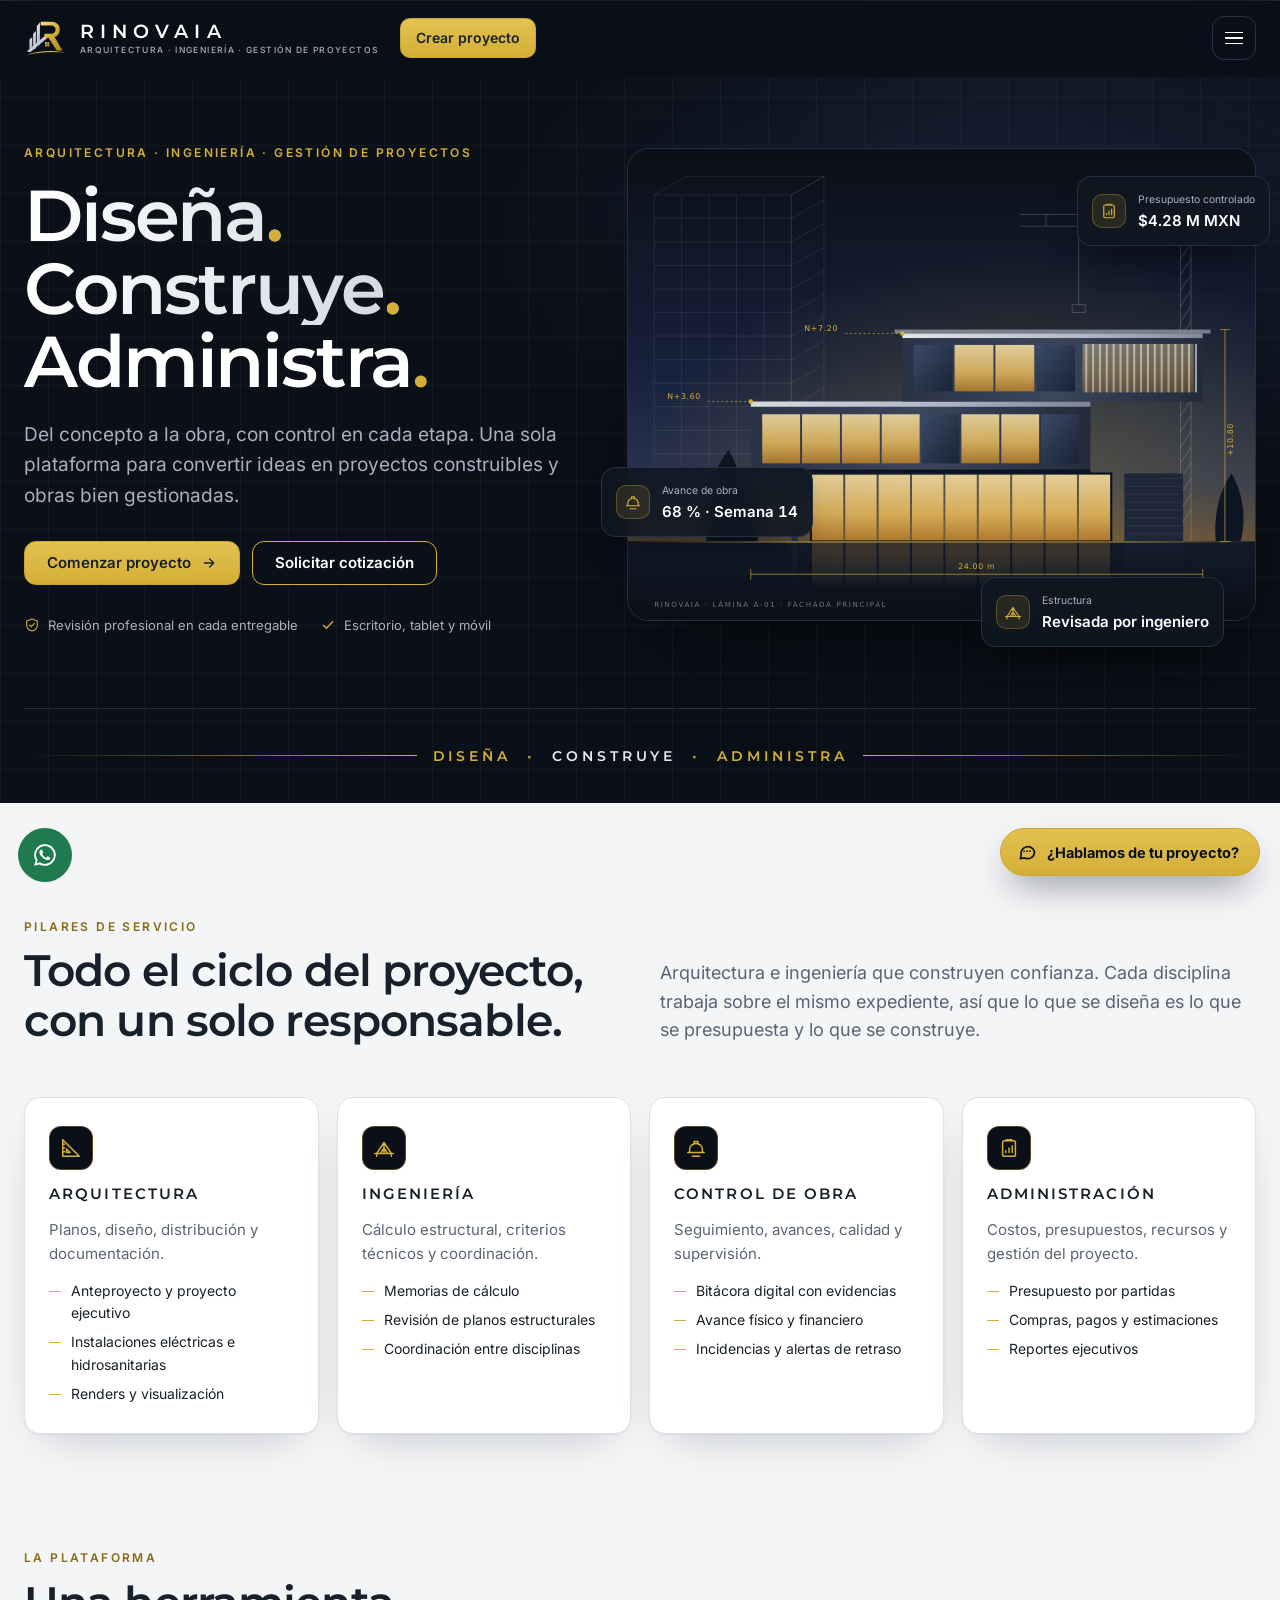
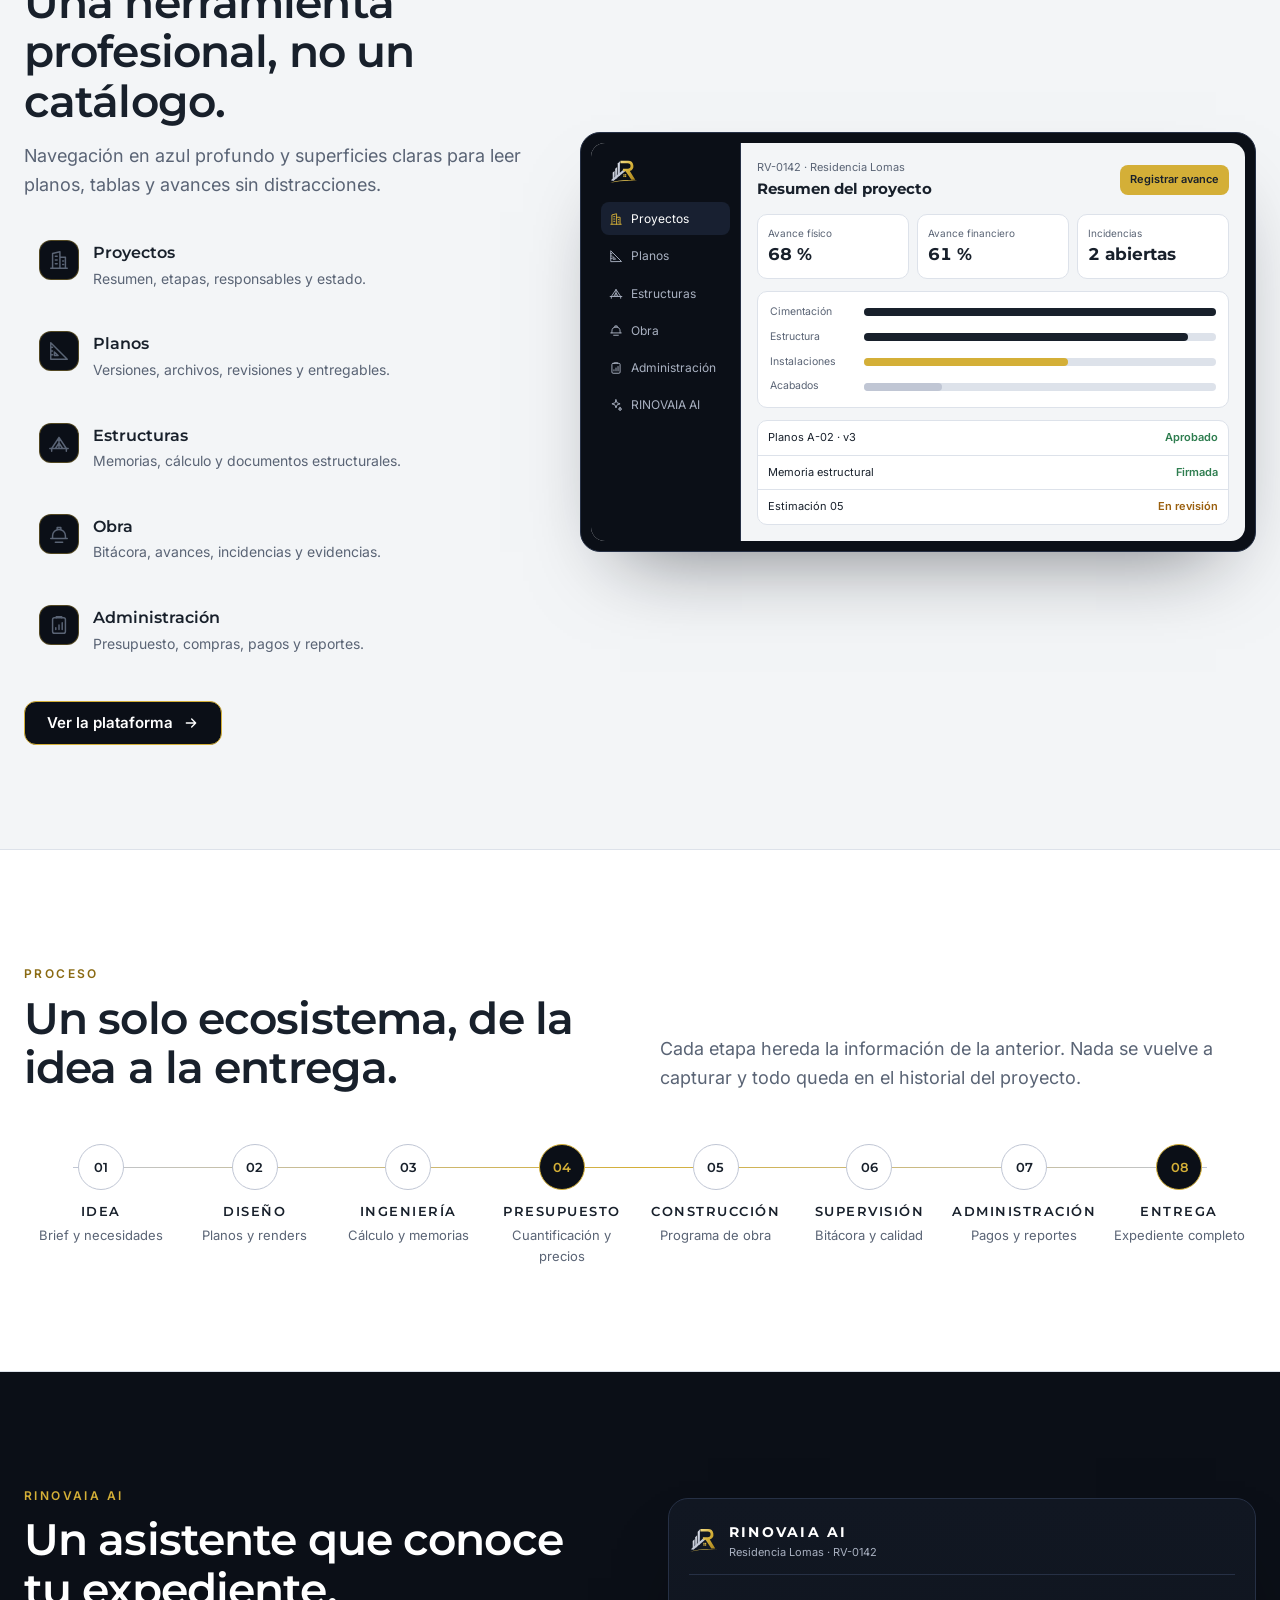
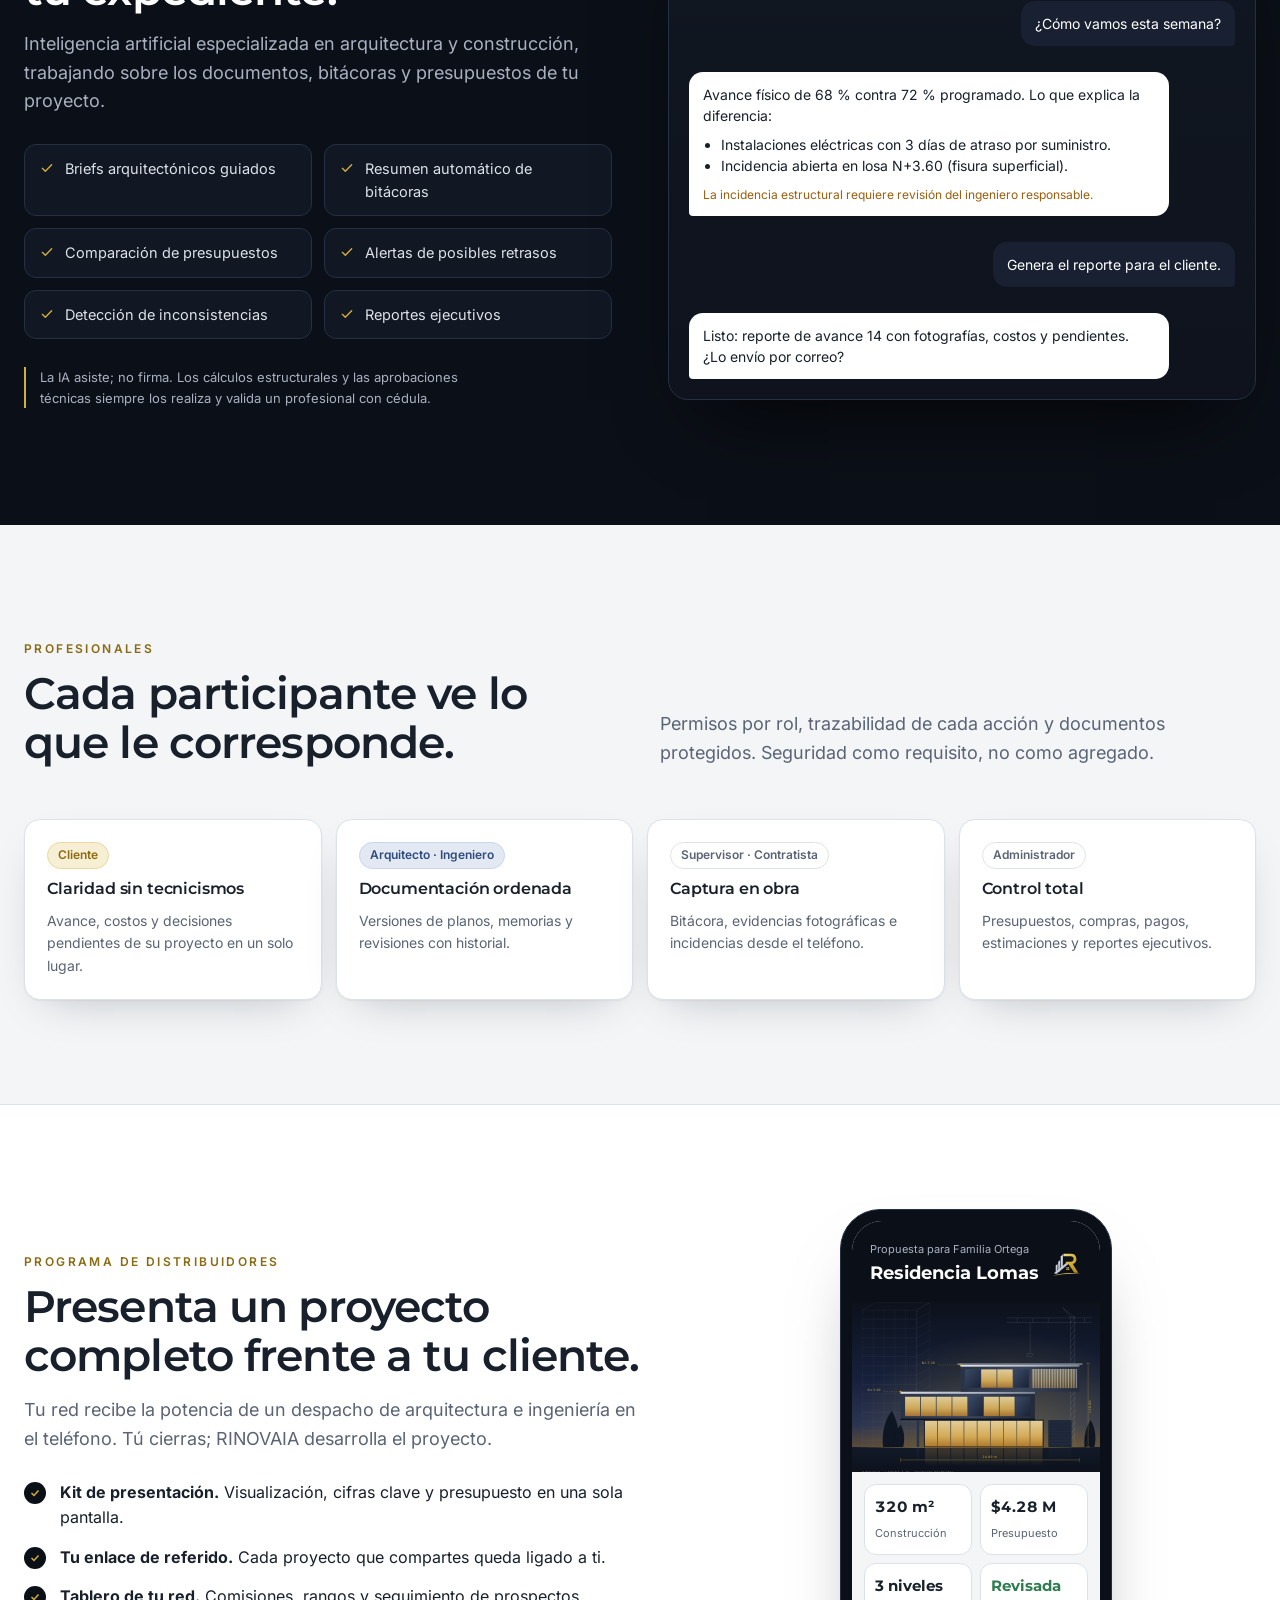
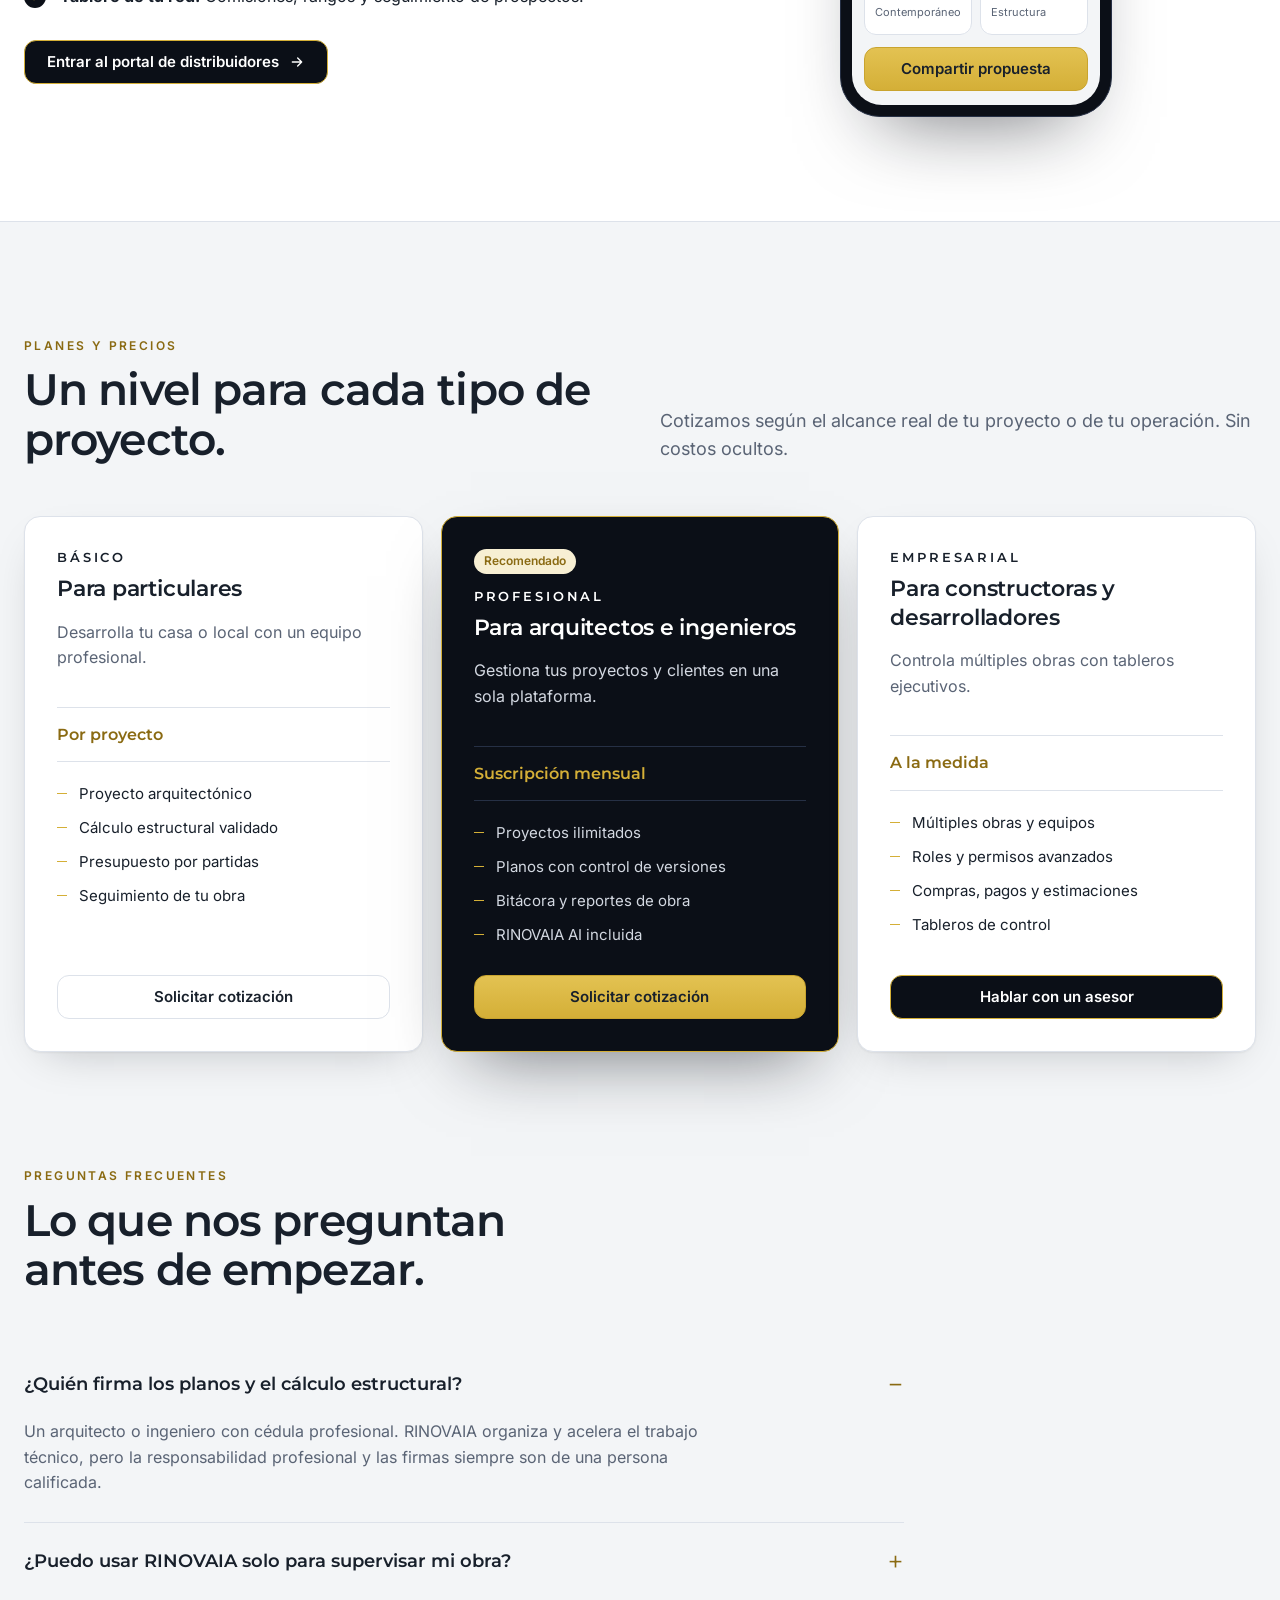
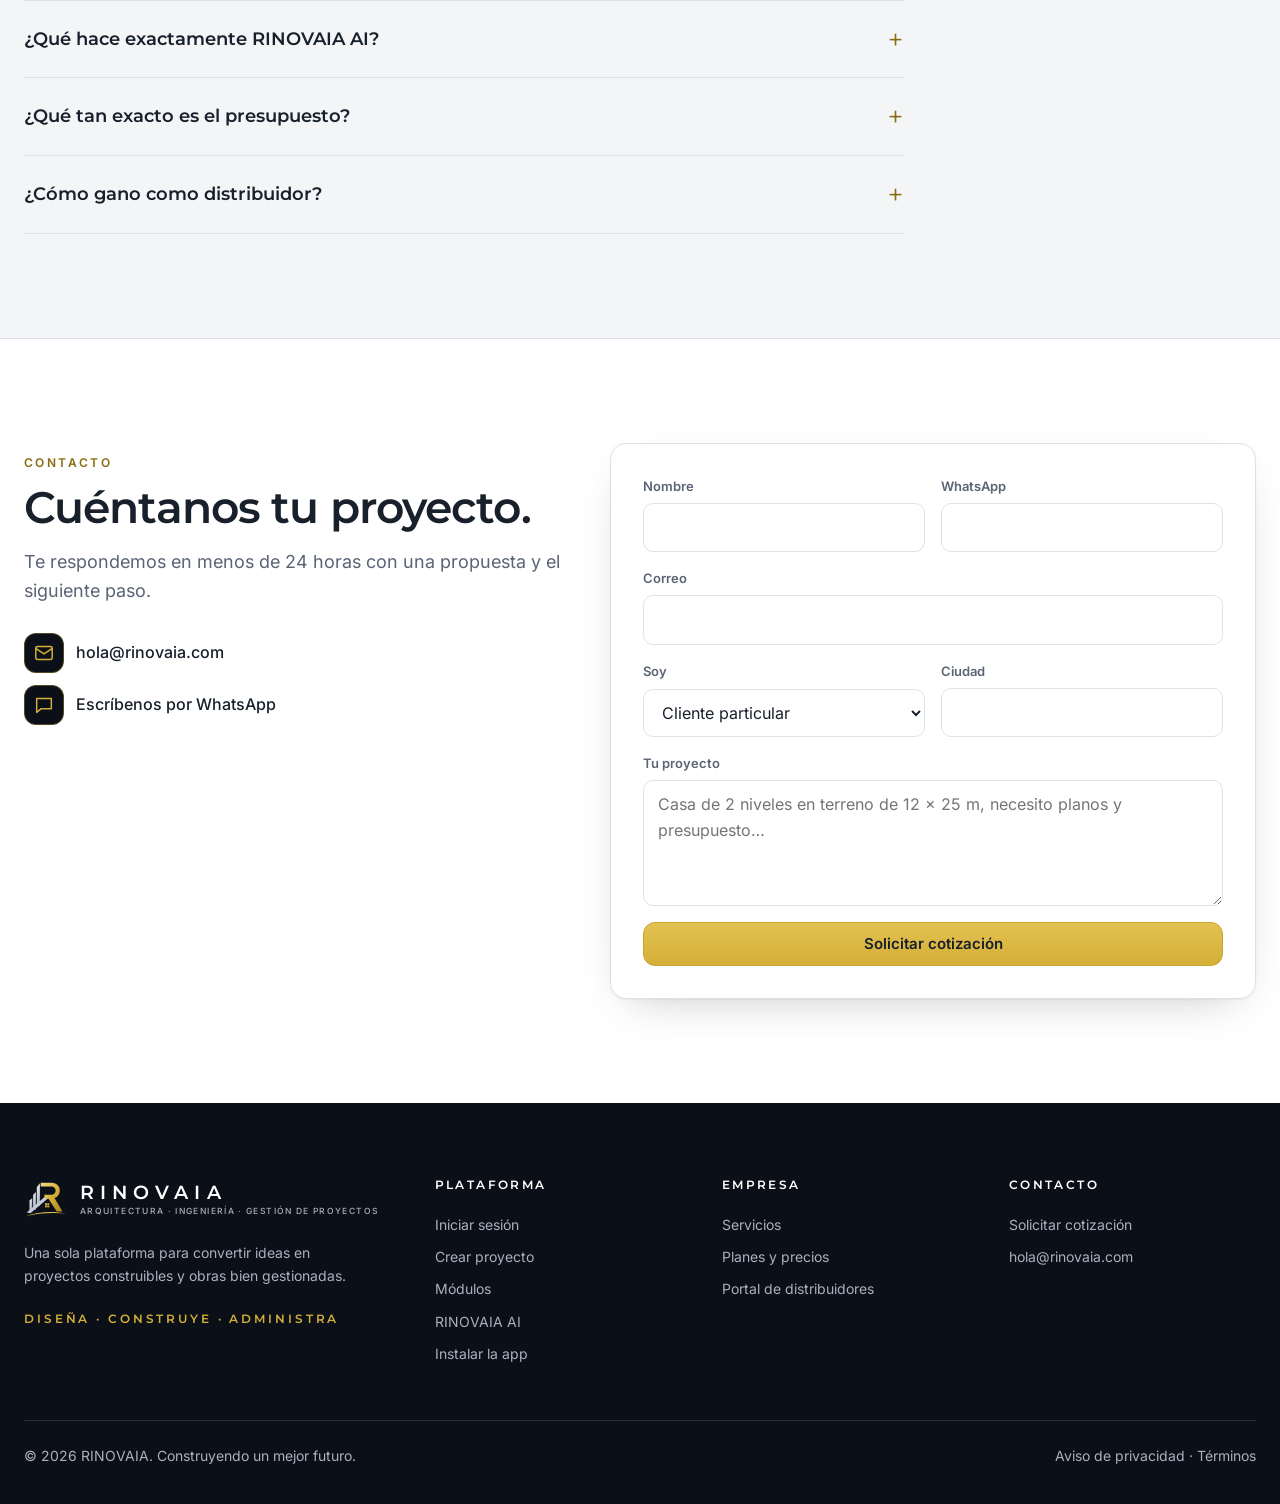
==== commit 9bdcc397: "Portal interno con acceso, roles y calendario de obras en Supabase - Menú "Interno" en el sitio; acc" ====
--- a/sitio/index.html
+++ b/sitio/index.html
@@ -50,7 +50,7 @@
 <!-- /App instalable -->
 <link rel="preload" href="assets/fonts/montserrat.woff2" as="font" type="font/woff2" crossorigin>
 <link rel="preload" href="assets/fonts/inter.woff2" as="font" type="font/woff2" crossorigin>
-<link rel="stylesheet" href="assets/css/rinova.css?v=20261124">
+<link rel="stylesheet" href="assets/css/rinova.css?v=20261125">
 <script type="application/ld+json">
 {"@context":"https://schema.org","@type":"Organization","name":"RINOVAIA","url":"https://www.rinovaia.com/","logo":"https://www.rinovaia.com/assets/img/icon-512.png","slogan":"Diseña. Construye. Administra.","description":"Plataforma integral de arquitectura, ingeniería, control de obra y administración de proyectos de construcción."}
 </script>
@@ -59,17 +59,21 @@
 .nav{position:sticky;top:0;z-index:50;background:rgba(11,15,23,.86);backdrop-filter:saturate(1.4) blur(14px);-webkit-backdrop-filter:saturate(1.4) blur(14px);border-bottom:1px solid transparent;transition:border-color .3s,background .3s;color:#fff}
 .nav.scrolled{border-bottom-color:var(--navy-line);background:rgba(11,15,23,.94)}
 .nav-in{display:flex;align-items:center;gap:28px;height:76px}
-.links{display:flex;gap:26px;margin-left:auto;font-size:14px;font-weight:500}
+.links{display:flex;gap:22px;margin-left:auto;font-size:14px;font-weight:500}
+.links a,.nav-cta .btn{white-space:nowrap}
 .links a{text-decoration:none;color:var(--navy-text);transition:color .2s;padding:6px 0;position:relative}
 .links a:hover{color:#fff}
 .links a::after{content:"";position:absolute;left:0;right:0;bottom:-2px;height:1px;background:var(--gold);transform:scaleX(0);transition:transform .3s var(--ease)}
 .links a:hover::after{transform:none}
+.links a.nav-int{display:inline-flex;align-items:center;gap:6px;color:var(--gold)}
+.links a.nav-int::before{content:"";width:6px;height:6px;border-radius:50%;background:var(--gold);box-shadow:0 0 0 3px rgba(212,175,55,.2)}
 .nav-cta{display:flex;gap:10px;align-items:center}
 .nav .btn-ghost{color:#fff;border-color:var(--navy-line)}
 .nav .btn-ghost:hover{border-color:var(--silver)}
 .menu-btn{display:none;margin-left:auto;background:none;border:1px solid var(--navy-line);border-radius:12px;width:44px;height:44px;cursor:pointer}
 .menu-btn span{display:block;width:18px;height:1.5px;background:#fff;margin:4px auto}
-@media(max-width:1100px){.links,.nav-cta .btn-ghost{display:none}.menu-btn{display:block}.nav-cta{margin-left:0}}
+.nav-in{gap:22px}
+@media(max-width:1280px){.links,.nav-cta .btn-ghost{display:none}.menu-btn{display:block}.nav-cta{margin-left:0}}
 @media(max-width:600px){.nav-cta{display:none}.nav-in{height:68px}}
 .mobile-menu{display:none;border-top:1px solid var(--navy-line);padding:12px 0 20px}
 .mobile-menu.open{display:grid;gap:4px}
@@ -294,18 +298,18 @@
   <div class="wrap nav-in">
     <a class="logo on-dark" href="./" aria-label="RINOVAIA, inicio"><img src="assets/img/isotipo.svg" alt="" width="44" height="38"><span class="wm"><b>RINOVAIA</b><small>Arquitectura · Ingeniería · Gestión de proyectos</small></span></a>
     <nav class="links" aria-label="Principal">
-      <a href="#servicios">Servicios</a><a href="#plataforma">Plataforma</a><a href="#ai">RINOVAIA AI</a><a href="#proceso">Proceso</a><a href="#planes">Planes</a><a href="#contacto">Contacto</a>
+      <a href="#servicios">Servicios</a><a href="#plataforma">Plataforma</a><a href="#ai">RINOVAIA AI</a><a href="#proceso">Proceso</a><a href="#planes">Planes</a><a href="#contacto">Contacto</a><a href="interno.html" class="nav-int">Interno</a>
     </nav>
     <div class="nav-cta">
-      <a class="btn btn-ghost btn-sm" href="app.html">Iniciar sesión</a>
-      <a class="btn btn-gold btn-sm" href="app.html#nuevo">Crear proyecto</a>
+      <a class="btn btn-ghost btn-sm" href="acceso.html?next=interno.html" data-auth-link>Iniciar sesión</a>
+      <a class="btn btn-gold btn-sm" href="acceso.html?modo=alta&amp;next=app.html%23nuevo">Crear proyecto</a>
     </div>
     <button class="menu-btn" id="menuBtn" aria-expanded="false" aria-controls="mobileMenu" aria-label="Abrir menú"><span></span><span></span><span></span></button>
   </div>
   <div class="wrap mobile-menu" id="mobileMenu">
-    <a href="#servicios">Servicios</a><a href="#plataforma">Plataforma</a><a href="#ai">RINOVAIA AI</a><a href="#proceso">Proceso</a><a href="#planes">Planes y precios</a><a href="distribuidores.html">Portal de distribuidores</a><a href="instalar.html" data-pwa-link>Instalar la app</a><a href="#contacto">Contacto</a>
-    <a class="btn btn-gold" href="app.html#nuevo">Crear proyecto</a>
-    <a class="btn btn-ink" href="app.html">Iniciar sesión</a>
+    <a href="#servicios">Servicios</a><a href="#plataforma">Plataforma</a><a href="#ai">RINOVAIA AI</a><a href="#proceso">Proceso</a><a href="#planes">Planes y precios</a><a href="distribuidores.html">Portal de distribuidores</a><a href="instalar.html" data-pwa-link>Instalar la app</a><a href="#contacto">Contacto</a><a href="interno.html">Interno · portal del equipo</a>
+    <a class="btn btn-gold" href="acceso.html?modo=alta&amp;next=app.html%23nuevo">Crear proyecto</a>
+    <a class="btn btn-ink" href="acceso.html?next=interno.html" data-auth-link>Iniciar sesión</a>
   </div>
 </header>
 
@@ -318,7 +322,7 @@
         <h1 id="h-hero" class="display"><span class="s">Diseña<span class="d">.</span> Construye<span class="d">.</span></span> Administra<span class="d">.</span></h1>
         <p class="lead">Del concepto a la obra, con control en cada etapa. Una sola plataforma para convertir ideas en proyectos construibles y obras bien gestionadas.</p>
         <div class="hero-actions">
-          <a class="btn btn-gold" href="app.html#nuevo">Comenzar proyecto <svg><use href="#i-arrow"/></svg></a>
+          <a class="btn btn-gold" href="acceso.html?modo=alta&amp;next=app.html%23nuevo">Comenzar proyecto <svg><use href="#i-arrow"/></svg></a>
           <a class="btn btn-ink" href="#contacto">Solicitar cotización</a>
         </div>
         <div class="hero-note">
@@ -366,7 +370,7 @@
           <div class="modrow"><span class="ico"><svg><use href="#i-casco"/></svg></span><div><b>Obra</b><span>Bitácora, avances, incidencias y evidencias.</span></div></div>
           <div class="modrow"><span class="ico"><svg><use href="#i-clip"/></svg></span><div><b>Administración</b><span>Presupuesto, compras, pagos y reportes.</span></div></div>
         </div>
-        <a class="btn btn-ink" href="app.html">Ver la plataforma <svg><use href="#i-arrow"/></svg></a>
+        <a class="btn btn-ink" href="acceso.html?modo=alta&amp;next=app.html">Ver la plataforma <svg><use href="#i-arrow"/></svg></a>
       </div>
       <div class="dash reveal" style="--d:.12s" aria-hidden="true">
         <div class="dash-in">
@@ -537,7 +541,7 @@
       <div><a class="logo on-dark" href="./"><img src="assets/img/isotipo.svg" alt="" width="44" height="38"><span class="wm"><b>RINOVAIA</b><small>Arquitectura · Ingeniería · Gestión de proyectos</small></span></a>
         <p style="max-width:36ch;margin-top:18px">Una sola plataforma para convertir ideas en proyectos construibles y obras bien gestionadas.</p>
         <p class="motto">DISEÑA · CONSTRUYE · ADMINISTRA</p></div>
-      <div><h4>Plataforma</h4><a href="app.html">Iniciar sesión</a><a href="app.html#nuevo">Crear proyecto</a><a href="#plataforma">Módulos</a><a href="#ai">RINOVAIA AI</a><a href="instalar.html" data-pwa-link>Instalar la app</a></div>
+      <div><h4>Plataforma</h4><a href="acceso.html?next=interno.html" data-auth-link>Iniciar sesión</a><a href="acceso.html?modo=alta&amp;next=app.html%23nuevo">Crear proyecto</a><a href="#plataforma">Módulos</a><a href="#ai">RINOVAIA AI</a><a href="instalar.html" data-pwa-link>Instalar la app</a></div>
       <div><h4>Empresa</h4><a href="#servicios">Servicios</a><a href="#planes">Planes y precios</a><a href="distribuidores.html">Portal de distribuidores</a></div>
       <div><h4>Contacto</h4><a href="#contacto">Solicitar cotización</a><a href="mailto:hola@rinovaia.com">hola@rinovaia.com</a></div>
     </div>
@@ -620,6 +624,11 @@
   });
 })();
 </script>
-<script src="pwa.js?v=20261124" defer></script>
+<script>
+  // Si ya hay sesión guardada, "Iniciar sesión" lleva directo al portal
+  try { if (localStorage.getItem('rinova.auth')) document.querySelectorAll('[data-auth-link]').forEach(function(a){ a.textContent = 'Mi portal'; a.href = 'interno.html'; }); } catch(_) {}
+</script>
+<script src="assets/js/chatbot.js?v=20261126" defer></script>
+<script src="pwa.js?v=20261125" defer></script>
 </body>
 </html>
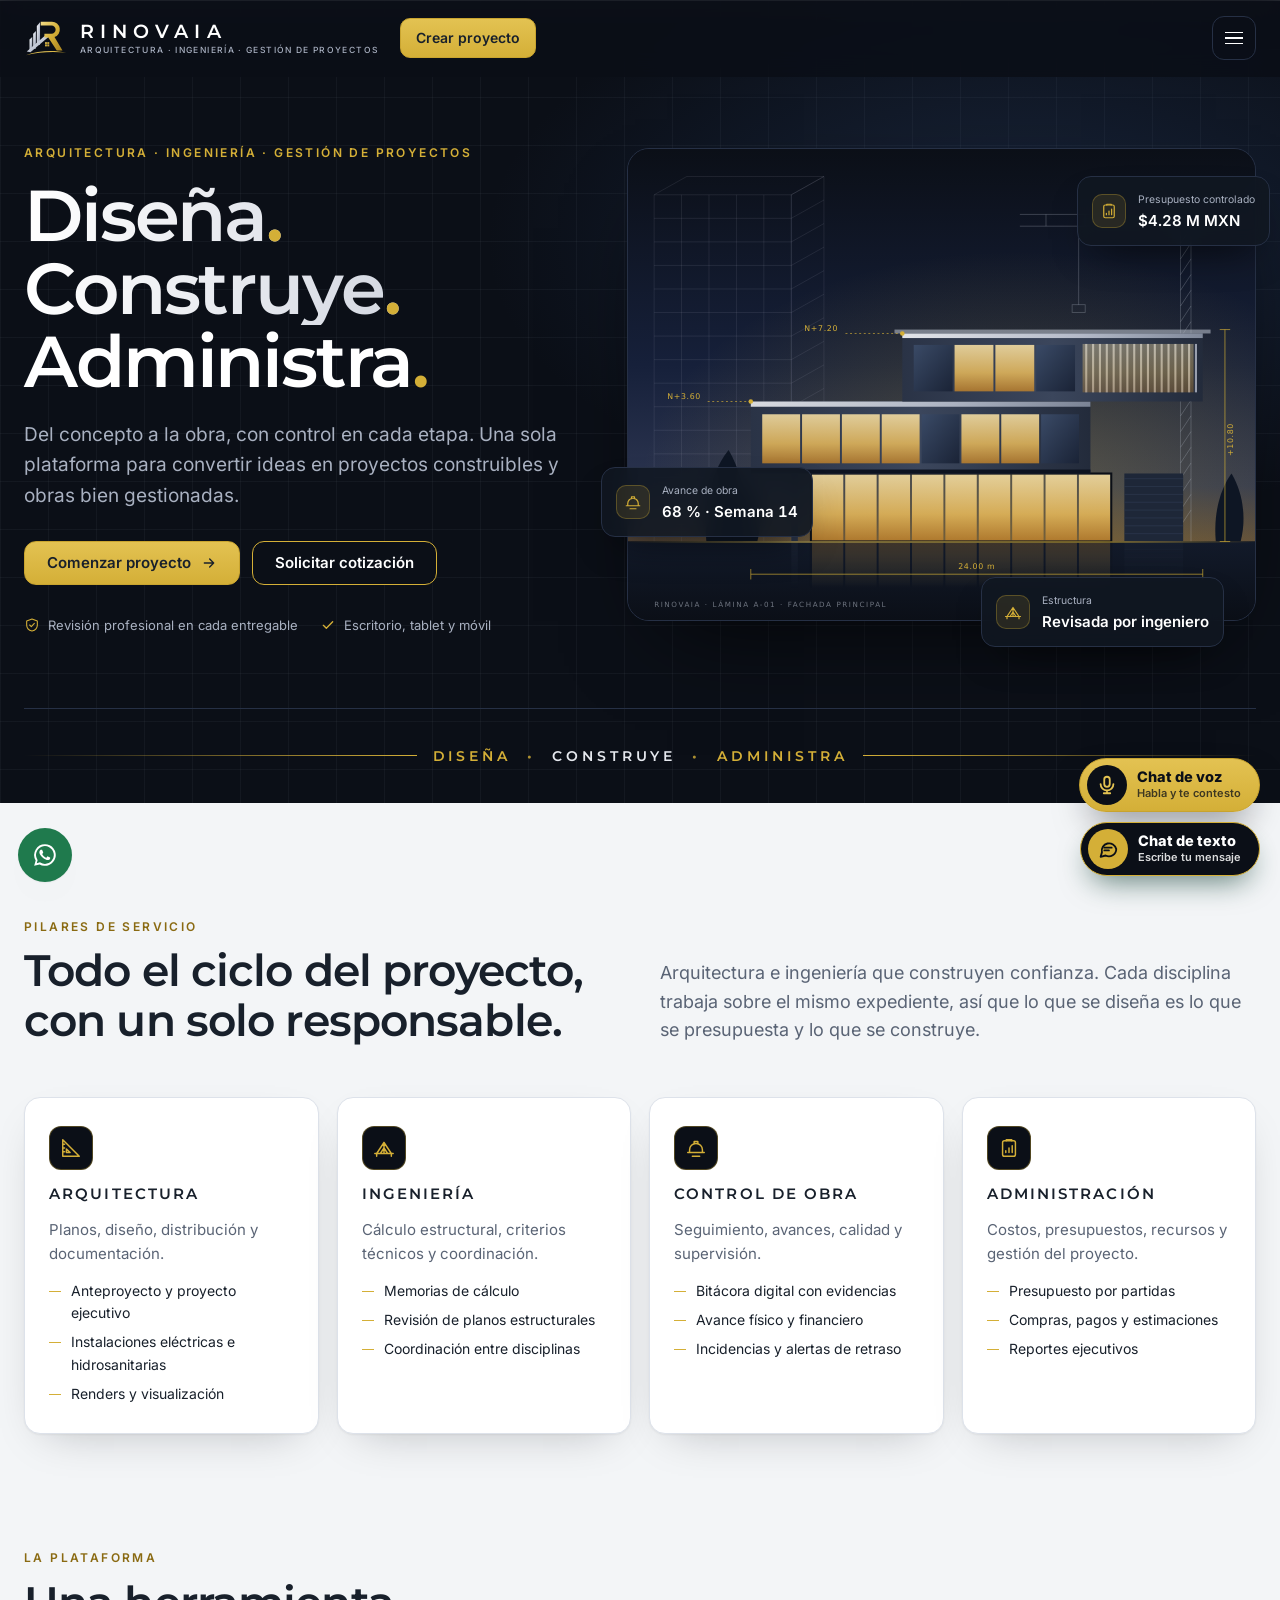
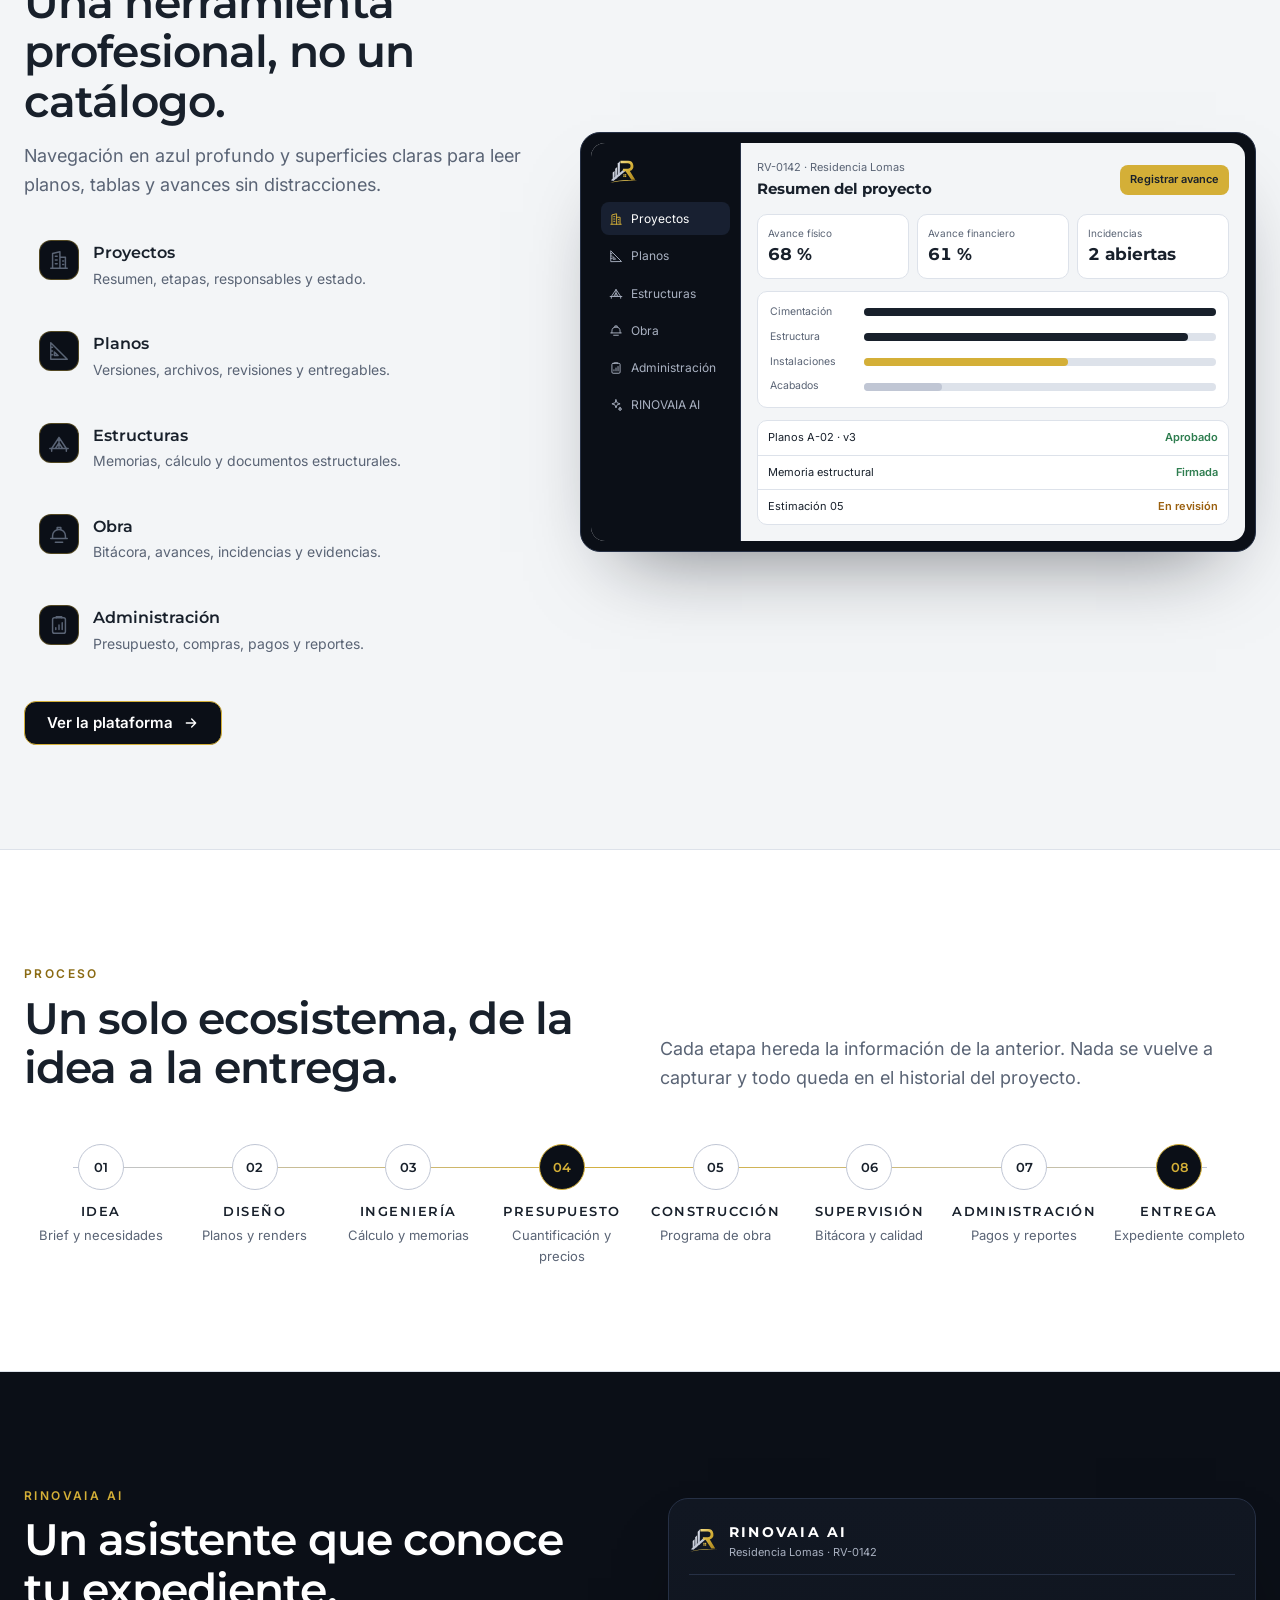
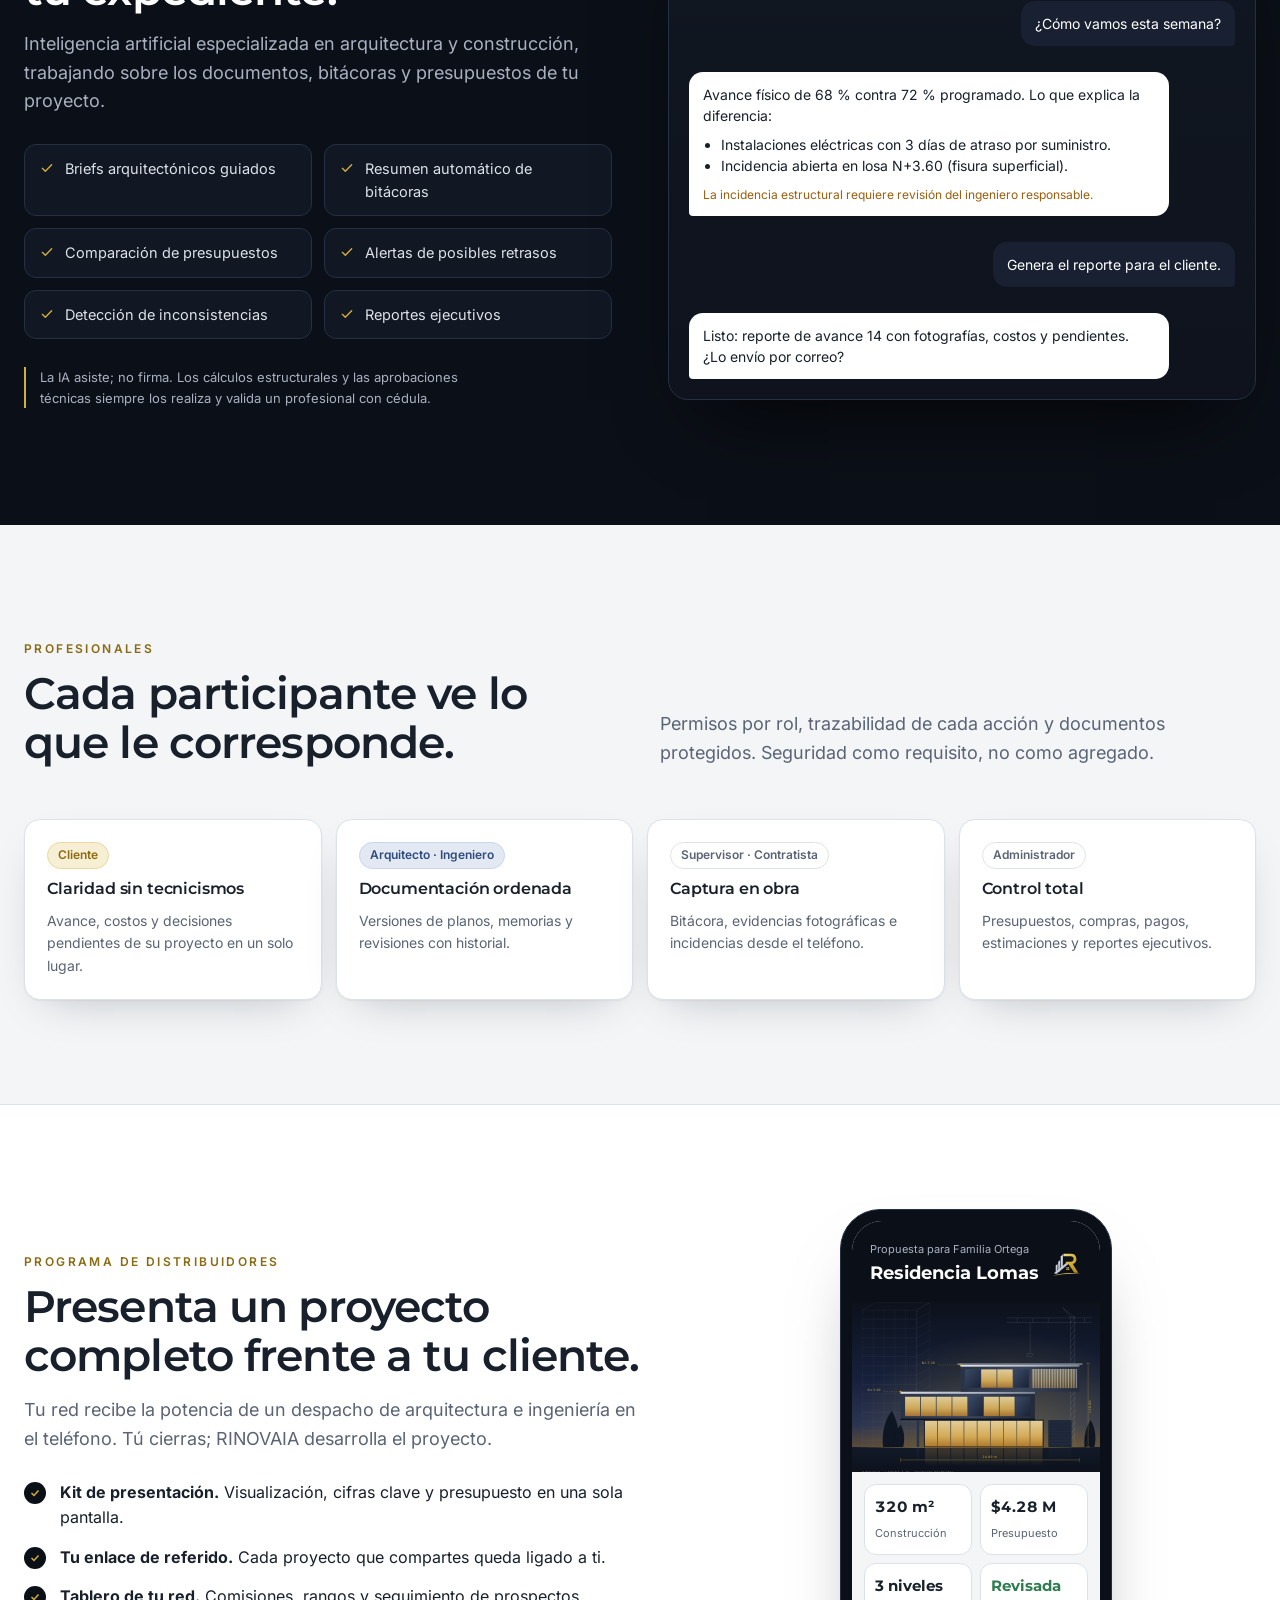
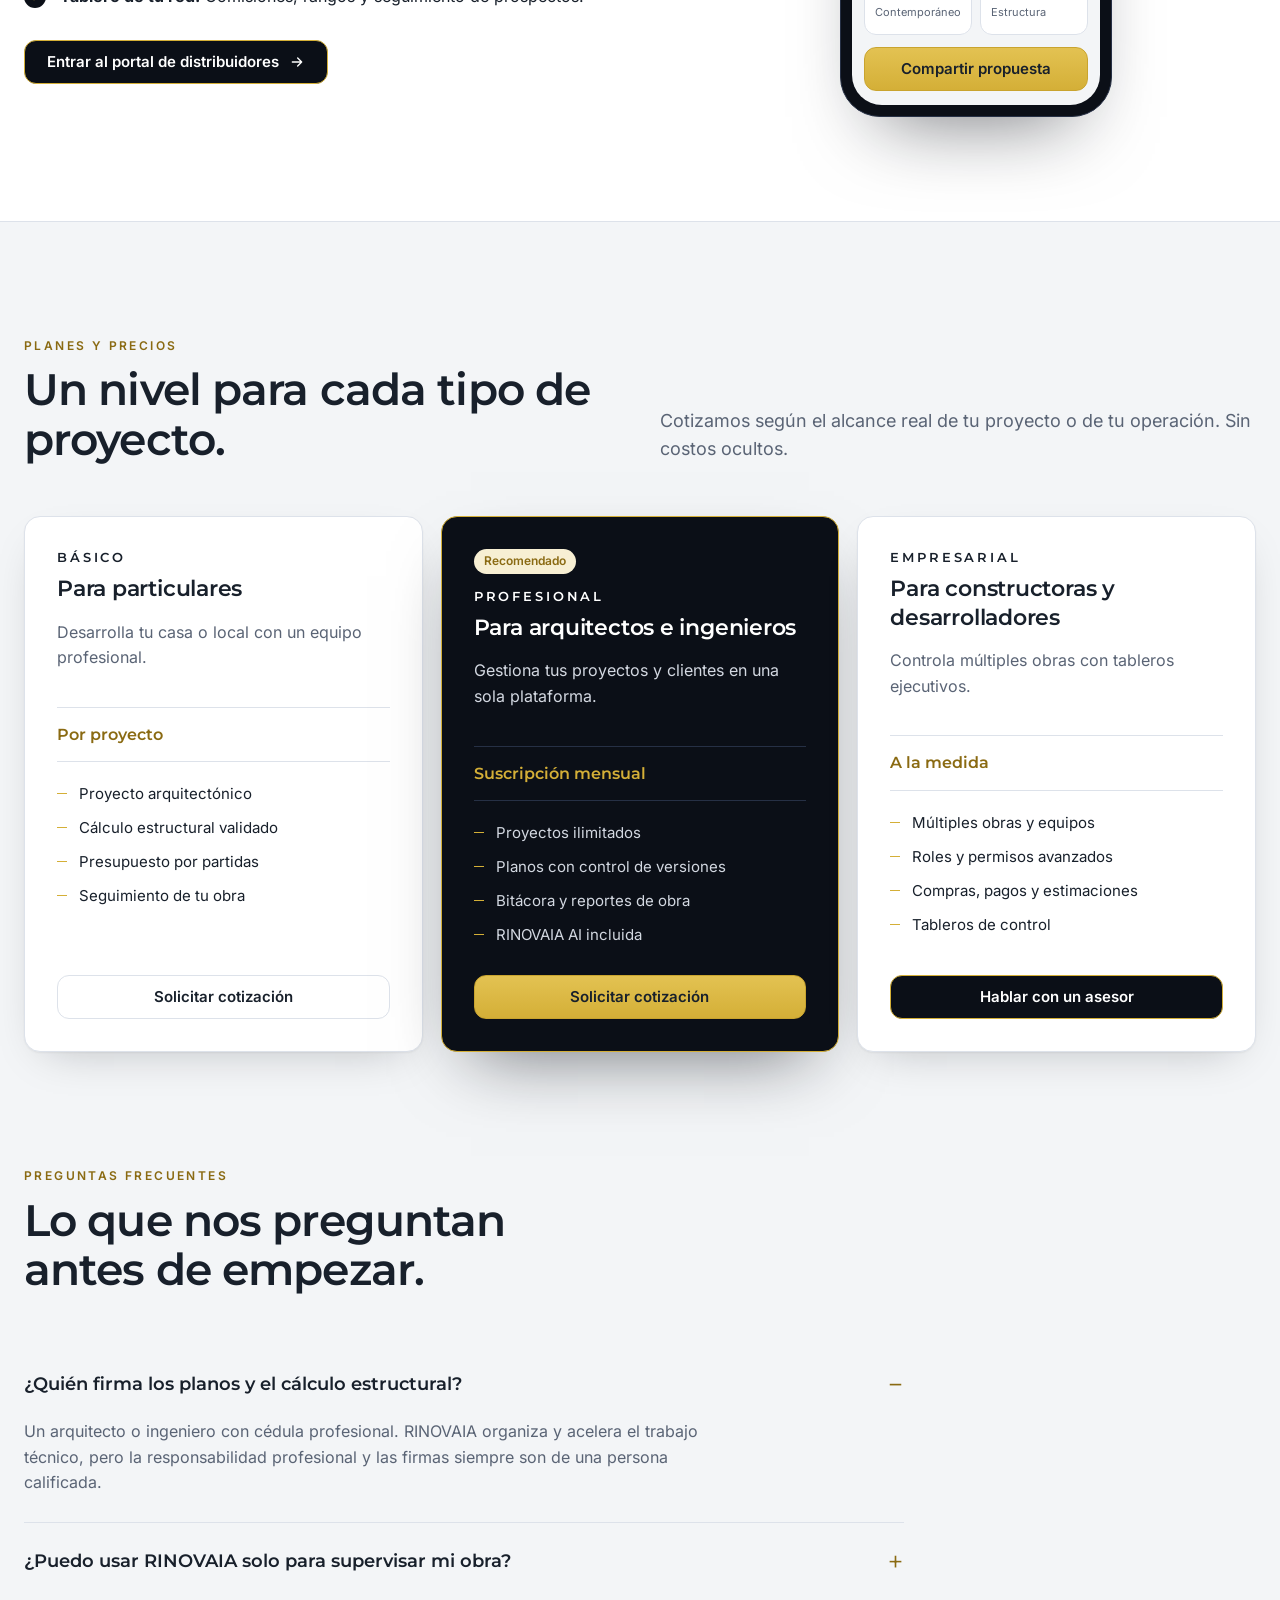
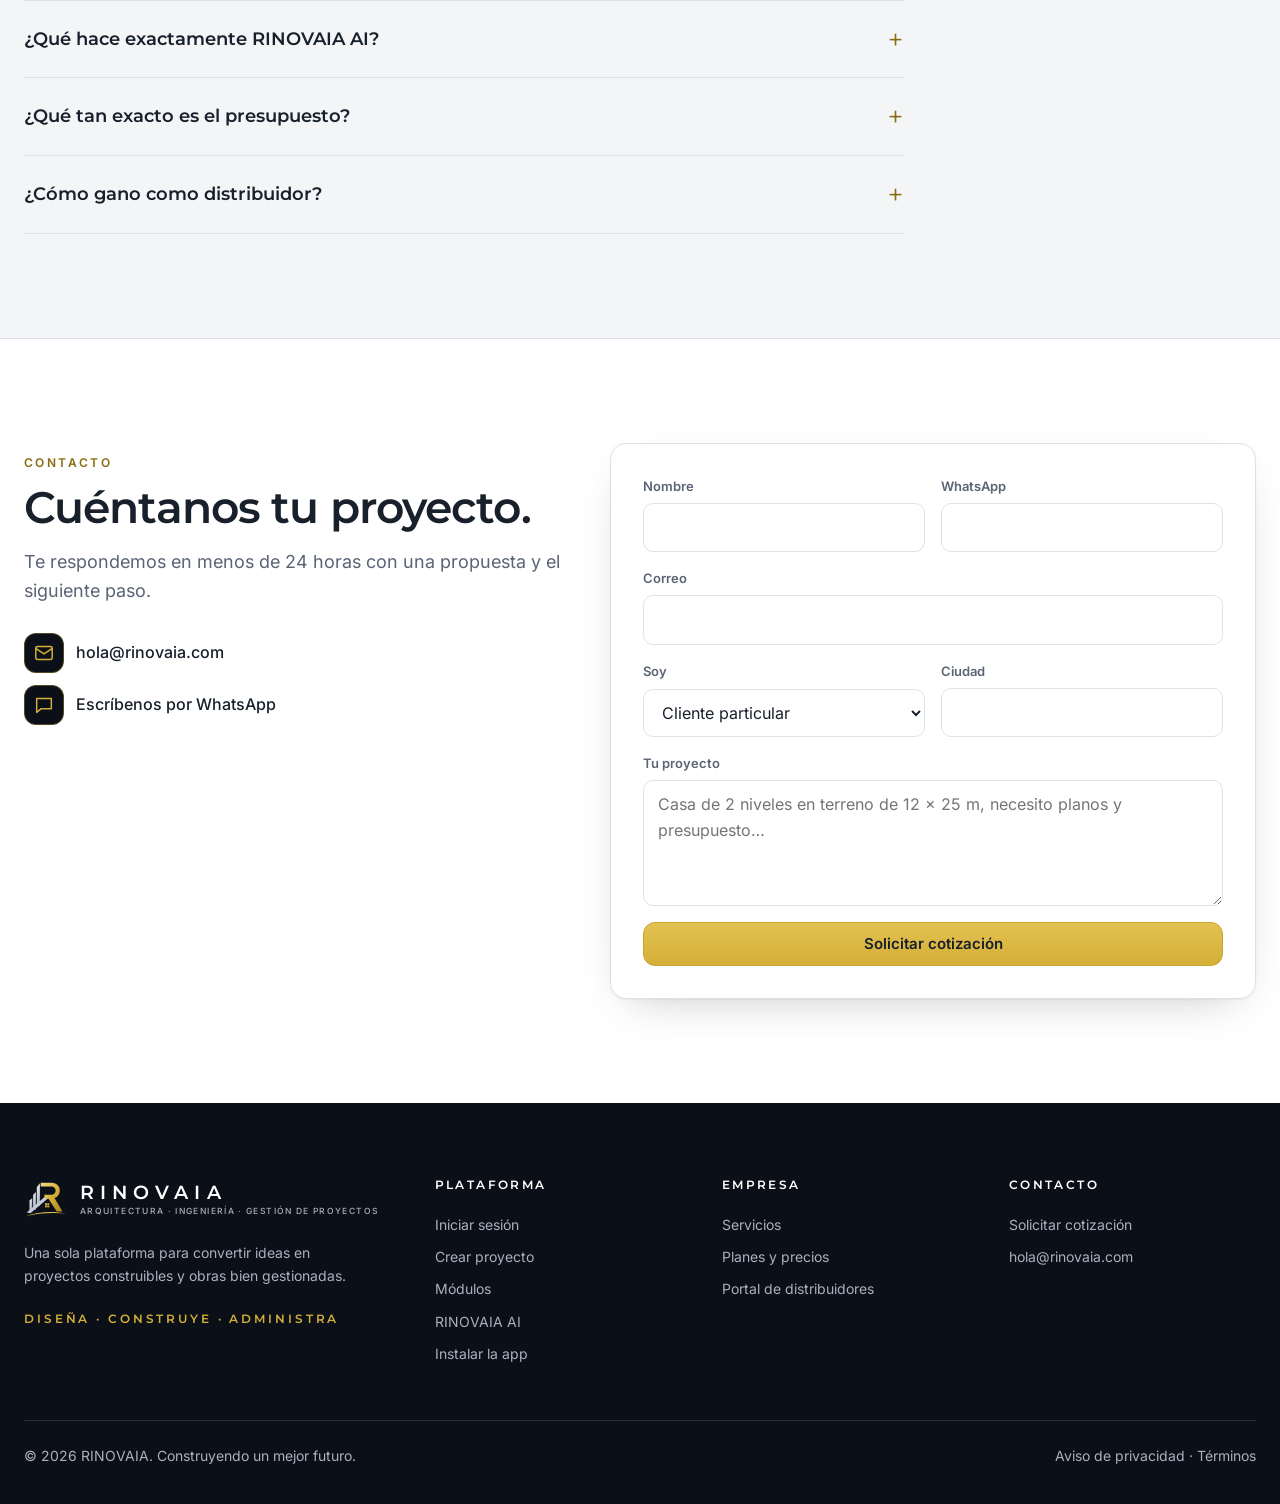
==== commit 9c5daeaa: "Chat de voz y chat de texto en el sitio (VozChat v2, voz gratis del navegador) El botón del chatbot " ====
--- a/sitio/index.html
+++ b/sitio/index.html
@@ -628,7 +628,8 @@
   // Si ya hay sesión guardada, "Iniciar sesión" lleva directo al portal
   try { if (localStorage.getItem('rinova.auth')) document.querySelectorAll('[data-auth-link]').forEach(function(a){ a.textContent = 'Mi portal'; a.href = 'interno.html'; }); } catch(_) {}
 </script>
-<script src="assets/js/chatbot.js?v=20261126" defer></script>
+<script src="assets/js/voz-chat.js?v=20261127" defer></script>
+<script src="assets/js/chatbot.js?v=20261127" defer></script>
 <script src="pwa.js?v=20261125" defer></script>
 </body>
 </html>
